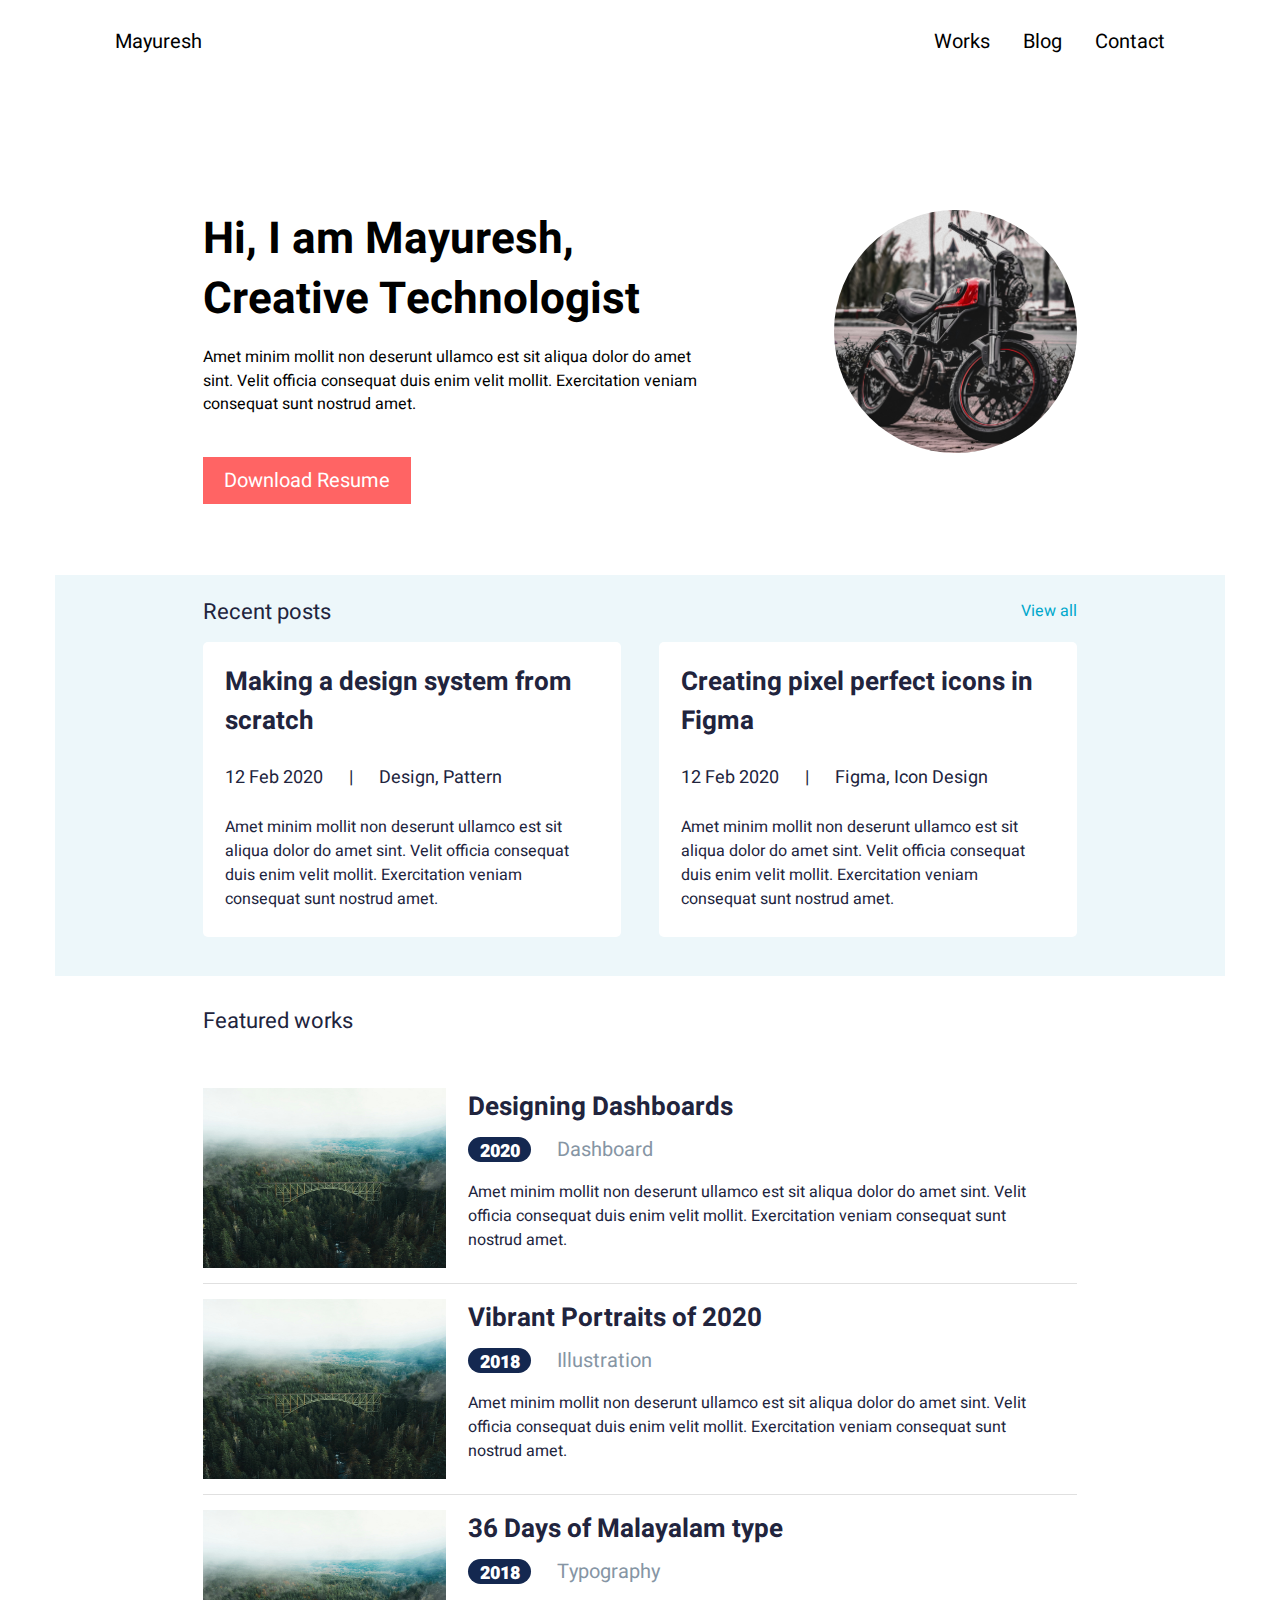
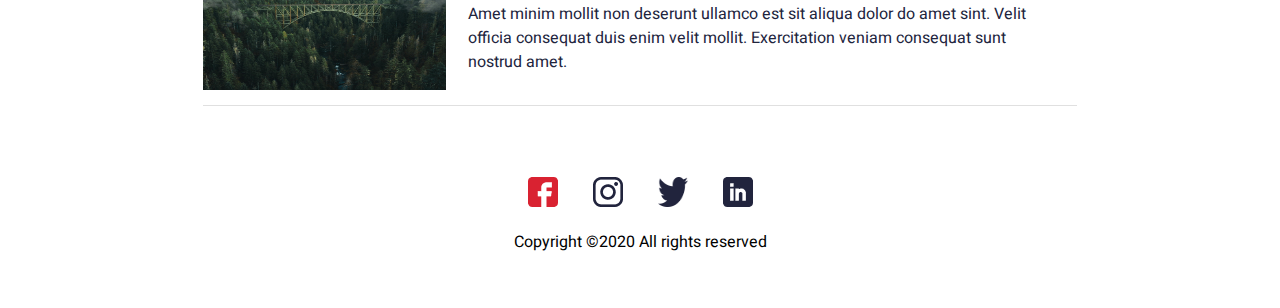
==== Assignment_2/index.html @ ab9e2143 "ASS_2" ====
<!DOCTYPE html>
<html lang="en">
  <head>
    <meta charset="UTF-8" />
    <meta name="viewport" content="width=device-width, initial-scale=1.0" />
    <link rel="preconnect" href="https://fonts.googleapis.com" />
    <link rel="preconnect" href="https://fonts.gstatic.com" crossorigin />
    <link
      href="https://fonts.googleapis.com/css2?family=DM+Sans:ital,opsz,wght@0,9..40,100..1000;1,9..40,100..1000&family=Edu+AU+VIC+WA+NT+Pre:wght@400..700&family=Heebo&family=Lato:ital,wght@0,400;0,500;0,700;0,900;1,400;1,500;1,700;1,900;&family=Open+Sans:ital@0;1&family=Sour+Gummy:ital,wght@0,100..900;1,100..900&display=swap"
      rel="stylesheet"
    />
    <link rel="stylesheet" href="./css/styles.css" />
    <title>Portfolio</title>
  </head>
  <body>
    <header>
      <nav>
        <a href="#">Mayuresh</a>
        <ul>
          <li><a href="#works">Works</a></li>
          <li><a href="#blog">Blog</a></li>
          <li><a href="#contact">Contact</a></li>
        </ul>
      </nav>
    </header>

    <section>
      <div class="container profile">
        <div class="profileInfo">
          <h1>Hi, I am Mayuresh, Creative Technologist</h1>
          <p>
            Amet minim mollit non deserunt ullamco est sit aliqua dolor do amet
            sint. Velit officia consequat duis enim velit mollit. Exercitation
            veniam consequat sunt nostrud amet.
          </p>
          <button type="submit">Download Resume</button>
        </div>
        <img
          src="./images/profile.jpg"
          width="243"
          height="243"
          class="profileImage"
          alt="Profile Photo"
        />
      </div>

      <div class="containerOverflow">
        <div class="recentPosts">
          <h3>Recent posts</h3>
          <a href="#viewAllPosts" class="viewAll">View all</a>
        </div>
        <div class="posts">
          <a href="#post1">
            <div class="singlePost">
              <h2>Making a design system from scratch</h2>
              <ul class="postType">
                <li>12 Feb 2020</li>
                <li>|</li>
                <li>Design, Pattern</li>
              </ul>
              <p>
                Amet minim mollit non deserunt ullamco est sit aliqua dolor do
                amet sint. Velit officia consequat duis enim velit mollit.
                Exercitation veniam consequat sunt nostrud amet.
              </p>
            </div>
          </a>
          <a href="#post2">
            <div class="singlePost">
              <h2>Creating pixel perfect icons in Figma</h2>
              <ul class="postType">
                <li>12 Feb 2020</li>
                <li>|</li>
                <li>Figma, Icon Design</li>
              </ul>
              <p>
                Amet minim mollit non deserunt ullamco est sit aliqua dolor do
                amet sint. Velit officia consequat duis enim velit mollit.
                Exercitation veniam consequat sunt nostrud amet.
              </p>
            </div>
          </a>
        </div>
      </div>

      <div class="container works">
        <h3>Featured works</h3>
        <div>
          <a href="#work1">
            <img src="./images/default.jpg" width="246" height="180" alt="" />
            <div class="singlePost">
              <h2>Designing Dashboards</h2>
              <ul class="workType">
                <li class="year">2020</li>
                <li>Dashboard</li>
              </ul>
              <p>
                Amet minim mollit non deserunt ullamco est sit aliqua dolor do
                amet sint. Velit officia consequat duis enim velit mollit.
                Exercitation veniam consequat sunt nostrud amet.
              </p>
            </div>
          </a>
          <a href="#work2">
            <img src="./images/default.jpg" width="246" height="180" alt="" />
            <div class="singlePost">
              <h2>Vibrant Portraits of 2020</h2>
              <ul class="workType">
                <li class="year">2018</li>
                <li>Illustration</li>
              </ul>
              <p>
                Amet minim mollit non deserunt ullamco est sit aliqua dolor do
                amet sint. Velit officia consequat duis enim velit mollit.
                Exercitation veniam consequat sunt nostrud amet.
              </p>
            </div>
          </a>
          <a href="#work3">
            <img src="./images/default.jpg" width="246" height="180" alt="" />

            <div class="singlePost">
              <h2>36 Days of Malayalam type</h2>
              <ul class="workType">
                <li class="year">2018</li>
                <li>Typography</li>
              </ul>
              <p>
                Amet minim mollit non deserunt ullamco est sit aliqua dolor do
                amet sint. Velit officia consequat duis enim velit mollit.
                Exercitation veniam consequat sunt nostrud amet.
              </p>
            </div>
          </a>
        </div>
      </div>
    </section>

    <footer>
      <ul class="footer">
        <li>
          <img
            class="socialsIcon"
            src="./images/socials/facebook.png"
            alt="Facebook"
          />
        </li>
        <li>
          <img
            class="socialsIcon"
            src="./images/socials/instagram.png"
            alt="Instagram"
          />
        </li>
        <li>
          <img
            class="socialsIcon"
            src="./images/socials/twitter.png"
            alt="Twitter"
          />
        </li>
        <li>
          <img
            class="socialsIcon"
            src="./images/socials/linkedin.png"
            alt="LinkedIn"
          />
        </li>
      </ul>
      <p>Copyright &copy;2020 All rights reserved</p>
    </footer>
  </body>
</html>
---- Assignment_2/css/styles.css ----
* {
    box-sizing: border-box;
    font-family: 'Heebo', sans-serif;
    font-weight: 400;
}

body {
    max-width : 1170px;
    margin: 27px auto 54px;
}

a {
    text-decoration: none;
    color: black;
}

ul {
    list-style: none;
    padding: 0;
    margin: 0;
}

header {
    margin-bottom: 140px;
    font-size: 20px;
    line-height: 30px;
    font-weight: 500;
    height: 43px;
}

nav, ul {
    display: flex;
    justify-content: space-between;
    margin: 0 60px;
}

header ul {
    margin-right: 0;
}

li {
    margin-left: 33px;
}

.container {
    max-width: 963px;
    margin: 0 148px 71px;
}

.profile {
    display: flex;
    justify-content: space-between;
    margin-bottom: 71px;
}

.profileInfo h1 {
    width: 500px;
    font-size: 44px;
    line-height: 60px;
    font-weight: 700;
    margin-bottom: 40px;
    margin: 0;
}

.profileInfo p {
    width: 500px;
    font-size: 16px;
    line-height: 23.5px;
    margin-bottom: 40px;
}

.profileInfo button {
    width: 208px;
    height: 47px;
    background-color: #FF6464;
    color: white;
    border: 0;
    padding: 0;
    font-size : 20px;
}

.profileImage {
    border-radius: calc(243px/2);
}


.containerOverflow {
    background-color: #EDF7FA;
    padding: 7px 148px;
    margin-bottom: 15px;
}

.recentPosts {
    display: flex;
    justify-content: space-between;
    align-items: center;
    height: 60px;
}

.recentPosts h3 {
    font-size: 22px;
    line-height: 60px;
    color: #21243D;
    margin: 0;
}

.recentPosts a {
    font-size : 16px;
    line-height: 23.5px;
    color: #00A8CC;
}


.posts {
    display: flex;
    justify-content: space-between;
}

.posts a {
    width: 418px;
    height: 295px;
    background-color: #FFFFFF;
    margin-bottom: 32px;
    border-radius: 5px;
}

.singlePost {
    margin: 0 22px;
    color: #21243D;
}

.singlePost h2 {
    height: 85px;
    font-weight: 700;
    font-size: 26px;
    line-height: 39px;
    margin-bottom: 17px;
}

.singlePost ul {
    height: 34px;
    justify-content: start;
    align-items: baseline;
    font-size: 18px;
    line-height: 26px;
    margin: 0;
}

.singlePost ul li {
    margin: 0;
    margin-right: 26px;
}

.singlePost p {
    font-size: 16px;
    line-height: 24px;
    width: 368px;
}

.works h3 {
    height: 60px;
    color: #21243D;
    font-size: 22px;
    line-height: 60px;
    margin: 0;
    margin-bottom: 22px;
}

.works div {
    display: flex;
    flex-direction: column;
}

.works div a {
    display: flex;
    padding : 15px 0 ;
    border-bottom: 1px solid #E0E0E0;
}

.works .singlePost {
    height: 180px;
    width: 594px;
}

.works .singlePost h2 {
    margin: 0;
}

.works .singlePost p {
    width: 100%;
}

.works .singlePost .workType {
    display: flex;
    align-items: center;
    height: 34px;
    color: #8695A4;
font-size: 20px;
line-height: 29px;
    margin: 0;
}

.year {
    width: 63px;
    height: 25px;
    border-radius: calc(25px/2);
    background-color: #142850;
    color: white;
    font-weight: 900;
    font-size: 18px;
    text-align: center;
}

footer .footer {
    display: flex;
    justify-content: center;
    align-items: center;
}

footer .footer li {
    margin: 0 calc(35px/2);
}

footer .footer img {
    height: 30px;
    width: 30px;
}

footer p {
    text-align: center;
}

button:hover {
    background-color: grey;
    opacity: 80%;
    color: white;
}

a:hover{
    background-color: rgba(0, 0, 255, 0.2);
    opacity: 80%;
    color: white;
}

li


@media (max-width : 768px) {

    header, nav {
        width: 100vw;
        opacity: 0;
        margin: 0;
        margin-bottom: 33px;
    }

    body, html {
        width: 100vw;
    }

    .container {
        margin: 0 auto;
    }

    .profile {
        width: 100vw;
        display: flex;
        flex-direction: column-reverse;
        align-items: center;
    }

    .profileInfo {
        width: 400px;
        margin: 34px auto 60px;
        display: flex;
        flex-direction: column;
        justify-content: center;
        align-items: center;
    }

    .profileInfo h1 {
        width: 312px;
        margin: 0 auto 21px;
        text-align: center;
    }

    .profileInfo p {
        width: 328px;
        margin: 0 auto 27px;
        text-align: center;
    }

    .containerOverflow {
        width: 100vw;
        padding:  0;
        margin: 0;
        margin-bottom: 3px;
    }
    
    .recentPosts {
        display: flex;
        justify-content: center;
        position: relative;
    }
    
    .recentPosts a {
        position: absolute;
        opacity: 0;
        z-index: 0;
    }
    
    .posts {
        display: flex;
        flex-direction: column;
    }
    
    .posts a {
        width: 354px;
        margin: 0 auto;
        margin-bottom: 17px;
    }


    .singlePost {
        width: 324px;
        margin: 0 auto;

    }

    .posts .singlePost .postType {
        margin-bottom: 19px;
    }

    .posts .singlePost p {
        margin: 0;
        width: 324px;
    }

    .works {
        width: 100vw;
        display: flex;
        flex-direction: column;
    }

    .works a {
        width: 375px;

    }

    .works div {
        display: flex;
        flex-direction: column;
        align-items: center;
        justify-content: start;
    }
    .works h3 {
        text-align:  center;
    }

    .works div a {
        display: flex;
        flex-direction: column;
        margin: 0 13px;
    }

    .works div a img {
        align-self: center;
        width: 339px;
        height: 230px;
        margin: 0;
        margin-bottom: 17px;
    }

    .works .singlePost {
        display: flex;
        flex-direction: column;
        align-items: flex-start;
        width: 344px;
        margin: 0 auto;
        margin-bottom: 17px;
    }

    .works .singlePost h2 {
        margin: 0;
        height: 30px;
        margin-bottom: 16px;
    }

    .works .singlePost .workType {
        margin: 0;
        margin-bottom: 25px;
    }

    .works .singlePost p {
        margin: 0;
        width: 344px;
    }

    footer {
        margin-top: 20px;
    }
}
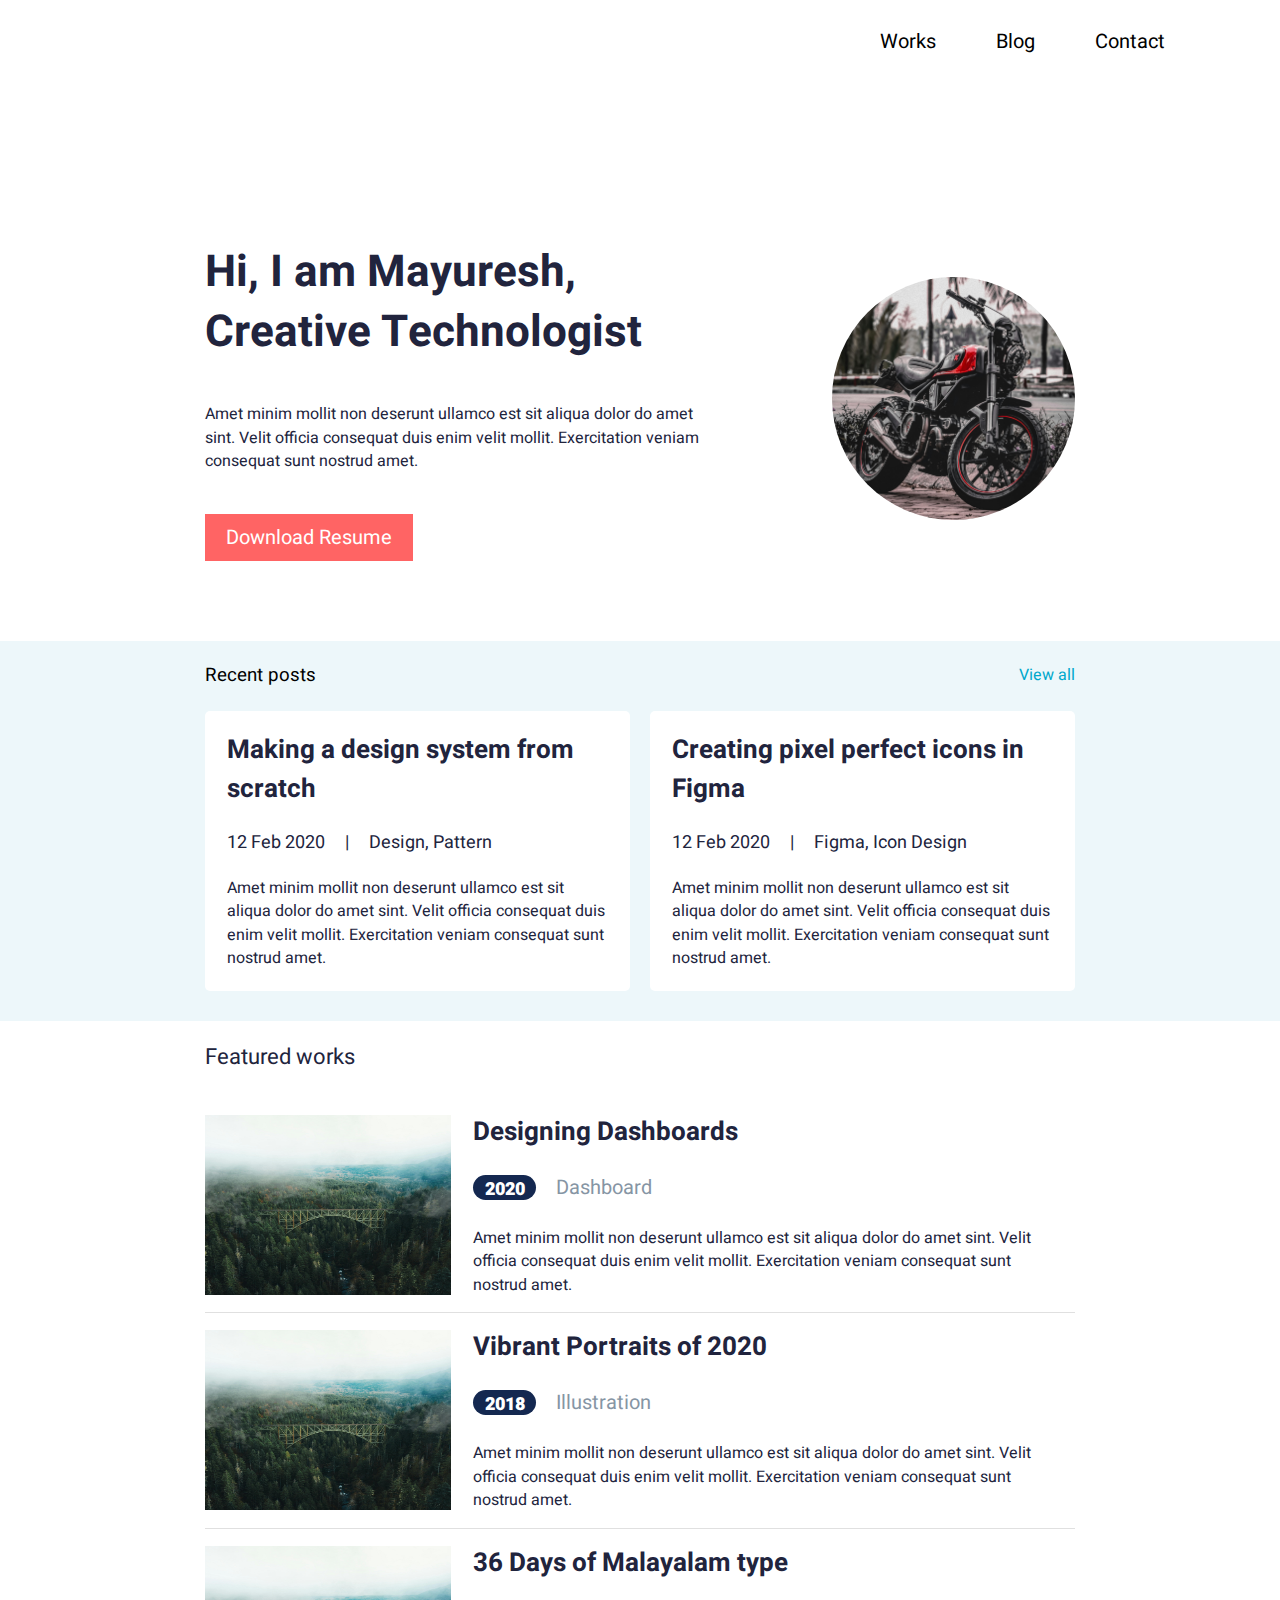
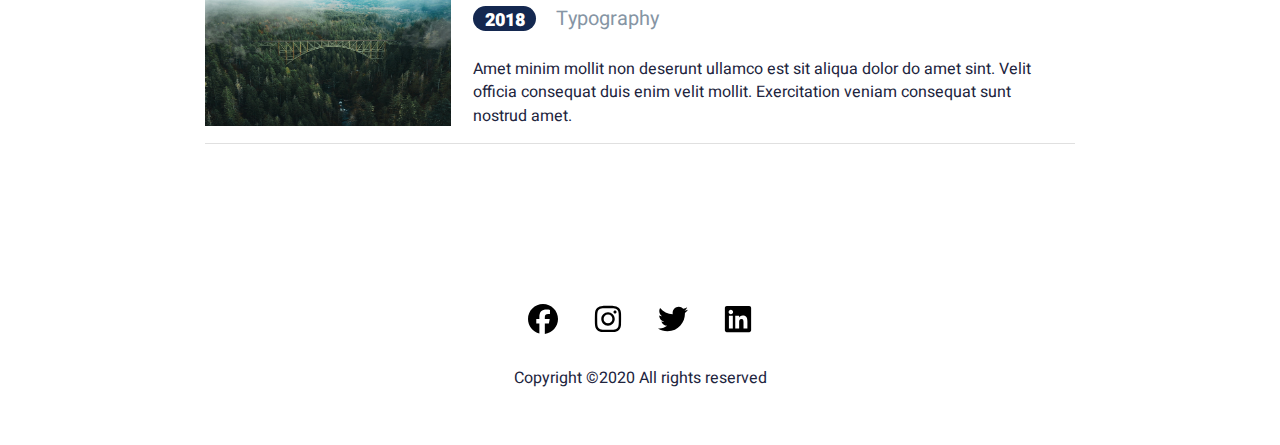
==== commit 85773425: "updates" ====
--- a/Assignment_2/index.html
+++ b/Assignment_2/index.html
@@ -6,7 +6,7 @@
     <link rel="preconnect" href="https://fonts.googleapis.com" />
     <link rel="preconnect" href="https://fonts.gstatic.com" crossorigin />
     <link
-      href="https://fonts.googleapis.com/css2?family=DM+Sans:ital,opsz,wght@0,9..40,100..1000;1,9..40,100..1000&family=Edu+AU+VIC+WA+NT+Pre:wght@400..700&family=Heebo&family=Lato:ital,wght@0,400;0,500;0,700;0,900;1,400;1,500;1,700;1,900;&family=Open+Sans:ital@0;1&family=Sour+Gummy:ital,wght@0,100..900;1,100..900&display=swap"
+      href="https://fonts.googleapis.com/css2?family=DM+Sans:ital,opsz,wght@0,9..40,100..1000;1,9..40,100..1000&family=Edu+AU+VIC+WA+NT+Pre:wght@400..700&family=Heebo&family=Lato:ital,wght@0,100;0,300;0,400;0,700;0,900;1,100;1,300;1,400;1,700;1,900&family=Open+Sans:ital@0;1&family=Sour+Gummy:ital,wght@0,100..900;1,100..900&display=swap"
       rel="stylesheet"
     />
     <link rel="stylesheet" href="./css/styles.css" />
@@ -14,72 +14,74 @@
   </head>
   <body>
     <header>
-      <nav>
-        <a href="#">Mayuresh</a>
-        <ul>
-          <li><a href="#works">Works</a></li>
-          <li><a href="#blog">Blog</a></li>
-          <li><a href="#contact">Contact</a></li>
-        </ul>
-      </nav>
+      <a href="#"></a>
+      <ul class="navMenu">
+        <li><a href="#works">Works</a></li>
+        <li><a href="#blog">Blog</a></li>
+        <li><a href="#contact">Contact</a></li>
+      </ul>
     </header>
 
     <section>
       <div class="container profile">
         <div class="profileInfo">
           <h1>Hi, I am Mayuresh, Creative Technologist</h1>
-          <p>
-            Amet minim mollit non deserunt ullamco est sit aliqua dolor do amet
-            sint. Velit officia consequat duis enim velit mollit. Exercitation
-            veniam consequat sunt nostrud amet.
-          </p>
+          <div>
+            <p>
+              Amet minim mollit non deserunt ullamco est sit aliqua dolor do
+              amet sint. Velit officia consequat duis enim velit mollit.
+              Exercitation veniam consequat sunt nostrud amet.
+            </p>
+          </div>
           <button type="submit">Download Resume</button>
         </div>
-        <img
-          src="./images/profile.jpg"
-          width="243"
-          height="243"
-          class="profileImage"
-          alt="Profile Photo"
-        />
+        <div class="profileImage">
+          <img src="./images/profile.jpg" alt="Profile Photo" />
+        </div>
       </div>
 
-      <div class="containerOverflow">
-        <div class="recentPosts">
-          <h3>Recent posts</h3>
-          <a href="#viewAllPosts" class="viewAll">View all</a>
-        </div>
-        <div class="posts">
-          <a href="#post1">
-            <div class="singlePost">
-              <h2>Making a design system from scratch</h2>
-              <ul class="postType">
-                <li>12 Feb 2020</li>
-                <li>|</li>
-                <li>Design, Pattern</li>
-              </ul>
-              <p>
-                Amet minim mollit non deserunt ullamco est sit aliqua dolor do
-                amet sint. Velit officia consequat duis enim velit mollit.
-                Exercitation veniam consequat sunt nostrud amet.
-              </p>
-            </div>
-          </a>
-          <a href="#post2">
-            <div class="singlePost">
-              <h2>Creating pixel perfect icons in Figma</h2>
-              <ul class="postType">
-                <li>12 Feb 2020</li>
-                <li>|</li>
-                <li>Figma, Icon Design</li>
-              </ul>
-              <p>
-                Amet minim mollit non deserunt ullamco est sit aliqua dolor do
-                amet sint. Velit officia consequat duis enim velit mollit.
-                Exercitation veniam consequat sunt nostrud amet.
-              </p>
-            </div>
-          </a>
+      <div class="postBackground">
+        <div class="container recentPosts">
+          <div class="postsTitle">
+            <h3>Recent posts</h3>
+            <a href="#viewAllPosts" class="viewAll">View all</a>
+          </div>
+          <div class="posts">
+            <a href="#post1">
+              <div class="singlePost">
+                <h2>Making a design system from scratch</h2>
+                <div class="postsInfo">
+                  <span>12 Feb 2020</span>
+                  <span>|</span>
+                  <span>Design, Pattern</span>
+                </div>
+                <div>
+                  <p>
+                    Amet minim mollit non deserunt ullamco est sit aliqua dolor
+                    do amet sint. Velit officia consequat duis enim velit
+                    mollit. Exercitation veniam consequat sunt nostrud amet.
+                  </p>
+                </div>
+              </div>
+            </a>
+            <a href="#post2">
+              <div class="singlePost">
+                <h2>Creating pixel perfect icons in Figma</h2>
+                <div class="postsInfo">
+                  <span>12 Feb 2020</span>
+                  <span>|</span>
+                  <span>Figma, Icon Design</span>
+                </div>
+                <div>
+                  <p>
+                    Amet minim mollit non deserunt ullamco est sit aliqua dolor
+                    do amet sint. Velit officia consequat duis enim velit
+                    mollit. Exercitation veniam consequat sunt nostrud amet.
+                  </p>
+                </div>
+              </div>
+            </a>
+          </div>
         </div>
       </div>
 
@@ -87,49 +89,61 @@
         <h3>Featured works</h3>
         <div>
           <a href="#work1">
-            <img src="./images/default.jpg" width="246" height="180" alt="" />
+            <div>
+              <img src="./images/default.jpg" width="246" height="180" alt="" />
+            </div>
             <div class="singlePost">
               <h2>Designing Dashboards</h2>
               <ul class="workType">
                 <li class="year">2020</li>
                 <li>Dashboard</li>
               </ul>
-              <p>
-                Amet minim mollit non deserunt ullamco est sit aliqua dolor do
-                amet sint. Velit officia consequat duis enim velit mollit.
-                Exercitation veniam consequat sunt nostrud amet.
-              </p>
+              <div>
+                <p>
+                  Amet minim mollit non deserunt ullamco est sit aliqua dolor do
+                  amet sint. Velit officia consequat duis enim velit mollit.
+                  Exercitation veniam consequat sunt nostrud amet.
+                </p>
+              </div>
             </div>
           </a>
+
           <a href="#work2">
-            <img src="./images/default.jpg" width="246" height="180" alt="" />
+            <div>
+              <img src="./images/default.jpg" width="246" height="180" alt="" />
+            </div>
             <div class="singlePost">
               <h2>Vibrant Portraits of 2020</h2>
               <ul class="workType">
                 <li class="year">2018</li>
                 <li>Illustration</li>
               </ul>
-              <p>
-                Amet minim mollit non deserunt ullamco est sit aliqua dolor do
-                amet sint. Velit officia consequat duis enim velit mollit.
-                Exercitation veniam consequat sunt nostrud amet.
-              </p>
+              <div>
+                <p>
+                  Amet minim mollit non deserunt ullamco est sit aliqua dolor do
+                  amet sint. Velit officia consequat duis enim velit mollit.
+                  Exercitation veniam consequat sunt nostrud amet.
+                </p>
+              </div>
             </div>
           </a>
           <a href="#work3">
-            <img src="./images/default.jpg" width="246" height="180" alt="" />
-
+            <div>
+              <img src="./images/default.jpg" width="246" height="180" alt="" />
+            </div>
             <div class="singlePost">
               <h2>36 Days of Malayalam type</h2>
               <ul class="workType">
                 <li class="year">2018</li>
                 <li>Typography</li>
               </ul>
-              <p>
-                Amet minim mollit non deserunt ullamco est sit aliqua dolor do
-                amet sint. Velit officia consequat duis enim velit mollit.
-                Exercitation veniam consequat sunt nostrud amet.
-              </p>
+              <div>
+                <p>
+                  Amet minim mollit non deserunt ullamco est sit aliqua dolor do
+                  amet sint. Velit officia consequat duis enim velit mollit.
+                  Exercitation veniam consequat sunt nostrud amet.
+                </p>
+              </div>
             </div>
           </a>
         </div>
@@ -141,28 +155,28 @@
         <li>
           <img
             class="socialsIcon"
-            src="./images/socials/facebook.png"
+            src="./images/socials/facebook-brands-solid.svg"
             alt="Facebook"
           />
         </li>
         <li>
           <img
             class="socialsIcon"
-            src="./images/socials/instagram.png"
+            src="./images/socials/instagram-brands-solid.svg"
             alt="Instagram"
           />
         </li>
         <li>
           <img
             class="socialsIcon"
-            src="./images/socials/twitter.png"
+            src="./images/socials/twitter-brands-solid.svg"
             alt="Twitter"
           />
         </li>
         <li>
           <img
             class="socialsIcon"
-            src="./images/socials/linkedin.png"
+            src="./images/socials/linkedin-brands-solid.svg"
             alt="LinkedIn"
           />
         </li>
--- a/Assignment_2/css/styles.css
+++ b/Assignment_2/css/styles.css
@@ -1,203 +1,201 @@
-* {
-    box-sizing: border-box;
-    font-family: 'Heebo', sans-serif;
-    font-weight: 400;
-}
-
+*,
 body {
-    max-width : 1170px;
-    margin: 27px auto 54px;
+  box-sizing: border-box;
+  font-family: "Heebo", sans-serif;
+  font-weight: 400;
+  padding: 0;
+  margin: 0;
 }
 
 a {
-    text-decoration: none;
-    color: black;
+  text-decoration: none;
+  color: black;
 }
 
 ul {
-    list-style: none;
-    padding: 0;
-    margin: 0;
+  list-style: none;
+  display: flex;
+  justify-content: center;
+  padding: 0;
+  margin: 0;
+}
+
+.container {
+  max-width: 1170px;
+  margin: 0 auto;
+  padding: 0 150px;
 }
 
 header {
-    margin-bottom: 140px;
-    font-size: 20px;
-    line-height: 30px;
-    font-weight: 500;
-    height: 43px;
-}
-
-nav, ul {
-    display: flex;
-    justify-content: space-between;
-    margin: 0 60px;
-}
-
-header ul {
-    margin-right: 0;
-}
-
-li {
-    margin-left: 33px;
-}
-
-.container {
-    max-width: 963px;
-    margin: 0 148px 71px;
+  max-width: 1170px;
+  margin: 0 auto;
+  padding: 27px 30px;
+  display: flex;
+  justify-content: space-between;
+  align-items: center;
+  font-size: 20px;
+  font-weight: 500;
+}
+
+header a,
+.navMenu li {
+  margin: 0 15px;
+}
+
+p {
+  font-size: 16px;
+  line-height: 23.5px;
+  color: #21243d;
+}
+
+section {
+  margin-top: 140px;
+  margin-bottom: 135px;
 }
 
 .profile {
-    display: flex;
-    justify-content: space-between;
-    margin-bottom: 71px;
+  display: flex;
+  justify-content: space-between;
+  align-items: center;
+  padding-bottom: 80px;
+  padding-top: 20px;
+}
+
+.profileInfo {
+  width: 500px;
+  /* margin-left: 150px; */
 }
 
 .profileInfo h1 {
-    width: 500px;
-    font-size: 44px;
-    line-height: 60px;
-    font-weight: 700;
-    margin-bottom: 40px;
-    margin: 0;
-}
-
-.profileInfo p {
-    width: 500px;
-    font-size: 16px;
-    line-height: 23.5px;
-    margin-bottom: 40px;
+  font-size: 44px;
+  font-weight: 700;
+  line-height: 60px;
+  margin-bottom: 40px;
+  color: #21243d;
+}
+
+.profileInfo div {
+  margin-bottom: 40px;
 }
 
 .profileInfo button {
-    width: 208px;
-    height: 47px;
-    background-color: #FF6464;
-    color: white;
-    border: 0;
-    padding: 0;
-    font-size : 20px;
-}
-
-.profileImage {
-    border-radius: calc(243px/2);
-}
-
-
-.containerOverflow {
-    background-color: #EDF7FA;
-    padding: 7px 148px;
-    margin-bottom: 15px;
+  width: 208px;
+  height: 47px;
+  background-color: #ff6464;
+  color: white;
+  border: 0;
+  padding: 0;
+  font-size: 20px;
+}
+
+.profileImage img {
+  width: 243px;
+  height: 243px;
+  border-radius: calc(243px / 2);
+  /* margin-right: 150px; */
+}
+
+.postBackground {
+  background-color: #edf7fa;
+  width: 100vw;
+  margin: 0;
 }
 
 .recentPosts {
-    display: flex;
-    justify-content: space-between;
-    align-items: center;
-    height: 60px;
-}
-
-.recentPosts h3 {
-    font-size: 22px;
-    line-height: 60px;
-    color: #21243D;
-    margin: 0;
-}
-
-.recentPosts a {
-    font-size : 16px;
-    line-height: 23.5px;
-    color: #00A8CC;
-}
-
+  padding-bottom: 30px;
+  padding-top: 20px;
+}
+
+.postsTitle {
+  display: flex;
+  justify-content: space-between;
+  align-items: center;
+  padding: 0 0 22px;
+}
+
+.postsTitle a {
+  color: #00a8cc;
+}
+
+.postTitle h3 {
+  color: #21243d;
+  font-size: 22px;
+  line-height: 60px;
+}
 
 .posts {
-    display: flex;
-    justify-content: space-between;
+  display: flex;
+  justify-content: space-between;
+  gap: 20px;
+  color: #21243d;
 }
 
 .posts a {
-    width: 418px;
-    height: 295px;
-    background-color: #FFFFFF;
-    margin-bottom: 32px;
-    border-radius: 5px;
+  background-color: #ffffff;
+  border-radius: 5px;
+  padding: 20px 0;
 }
 
 .singlePost {
-    margin: 0 22px;
-    color: #21243D;
+  margin: 0 22px;
 }
 
 .singlePost h2 {
-    height: 85px;
-    font-weight: 700;
-    font-size: 26px;
-    line-height: 39px;
-    margin-bottom: 17px;
-}
-
-.singlePost ul {
-    height: 34px;
-    justify-content: start;
-    align-items: baseline;
-    font-size: 18px;
-    line-height: 26px;
-    margin: 0;
-}
-
-.singlePost ul li {
-    margin: 0;
-    margin-right: 26px;
-}
-
-.singlePost p {
-    font-size: 16px;
-    line-height: 24px;
-    width: 368px;
+  font-weight: 700;
+  font-size: 26px;
+  line-height: 39px;
+  color: #21243d;
+  margin-bottom: 21px;
+}
+
+.singlePost .postsInfo {
+  display: flex;
+  align-items: center;
+  font-size: 18px;
+  line-height: 26px;
+  gap: 20px;
+  margin-bottom: 21px;
+  color: #21243d;
+}
+
+.works {
+  padding-bottom: 25px;
+  padding-top: 20px;
 }
 
 .works h3 {
-    height: 60px;
-    color: #21243D;
-    font-size: 22px;
-    line-height: 60px;
-    margin: 0;
-    margin-bottom: 22px;
+  color: #21243d;
+  font-size: 22px;
+  margin: 0;
+  margin-bottom: 25px;
 }
 
 .works div {
-    display: flex;
-    flex-direction: column;
+  display: flex;
+  flex-direction: column;
 }
 
 .works div a {
-    display: flex;
-    padding : 15px 0 ;
-    border-bottom: 1px solid #E0E0E0;
+  display: flex;
+  align-items: center;
+  padding: 15px 0;
+  border-bottom: 1px solid #e0e0e0;
 }
 
 .works .singlePost {
-    height: 180px;
-    width: 594px;
-}
-
-.works .singlePost h2 {
-    margin: 0;
-}
-
-.works .singlePost p {
-    width: 100%;
+  width: 594px;
 }
 
 .works .singlePost .workType {
-    display: flex;
-    align-items: center;
-    height: 34px;
-    color: #8695A4;
-font-size: 20px;
-line-height: 29px;
-    margin: 0;
+  display: flex;
+  justify-content: start;
+  align-items: center;
+  gap: 20px;
+  color: #8695a4;
+  font-size: 20px;
+  line-height: 29px;
+  margin: 0;
+  margin-bottom: 25px;
 }
 
 .year {
@@ -215,6 +213,7 @@
     display: flex;
     justify-content: center;
     align-items: center;
+    margin-bottom: 26px ;
 }
 
 footer .footer li {
@@ -228,6 +227,7 @@
 
 footer p {
     text-align: center;
+    padding-bottom: 54px;
 }
 
 button:hover {
@@ -242,10 +242,8 @@
     color: white;
 }
 
-li
-
-
-@media (max-width : 768px) {
+
+@media (max-width : 768px){
 
     header, nav {
         width: 100vw;
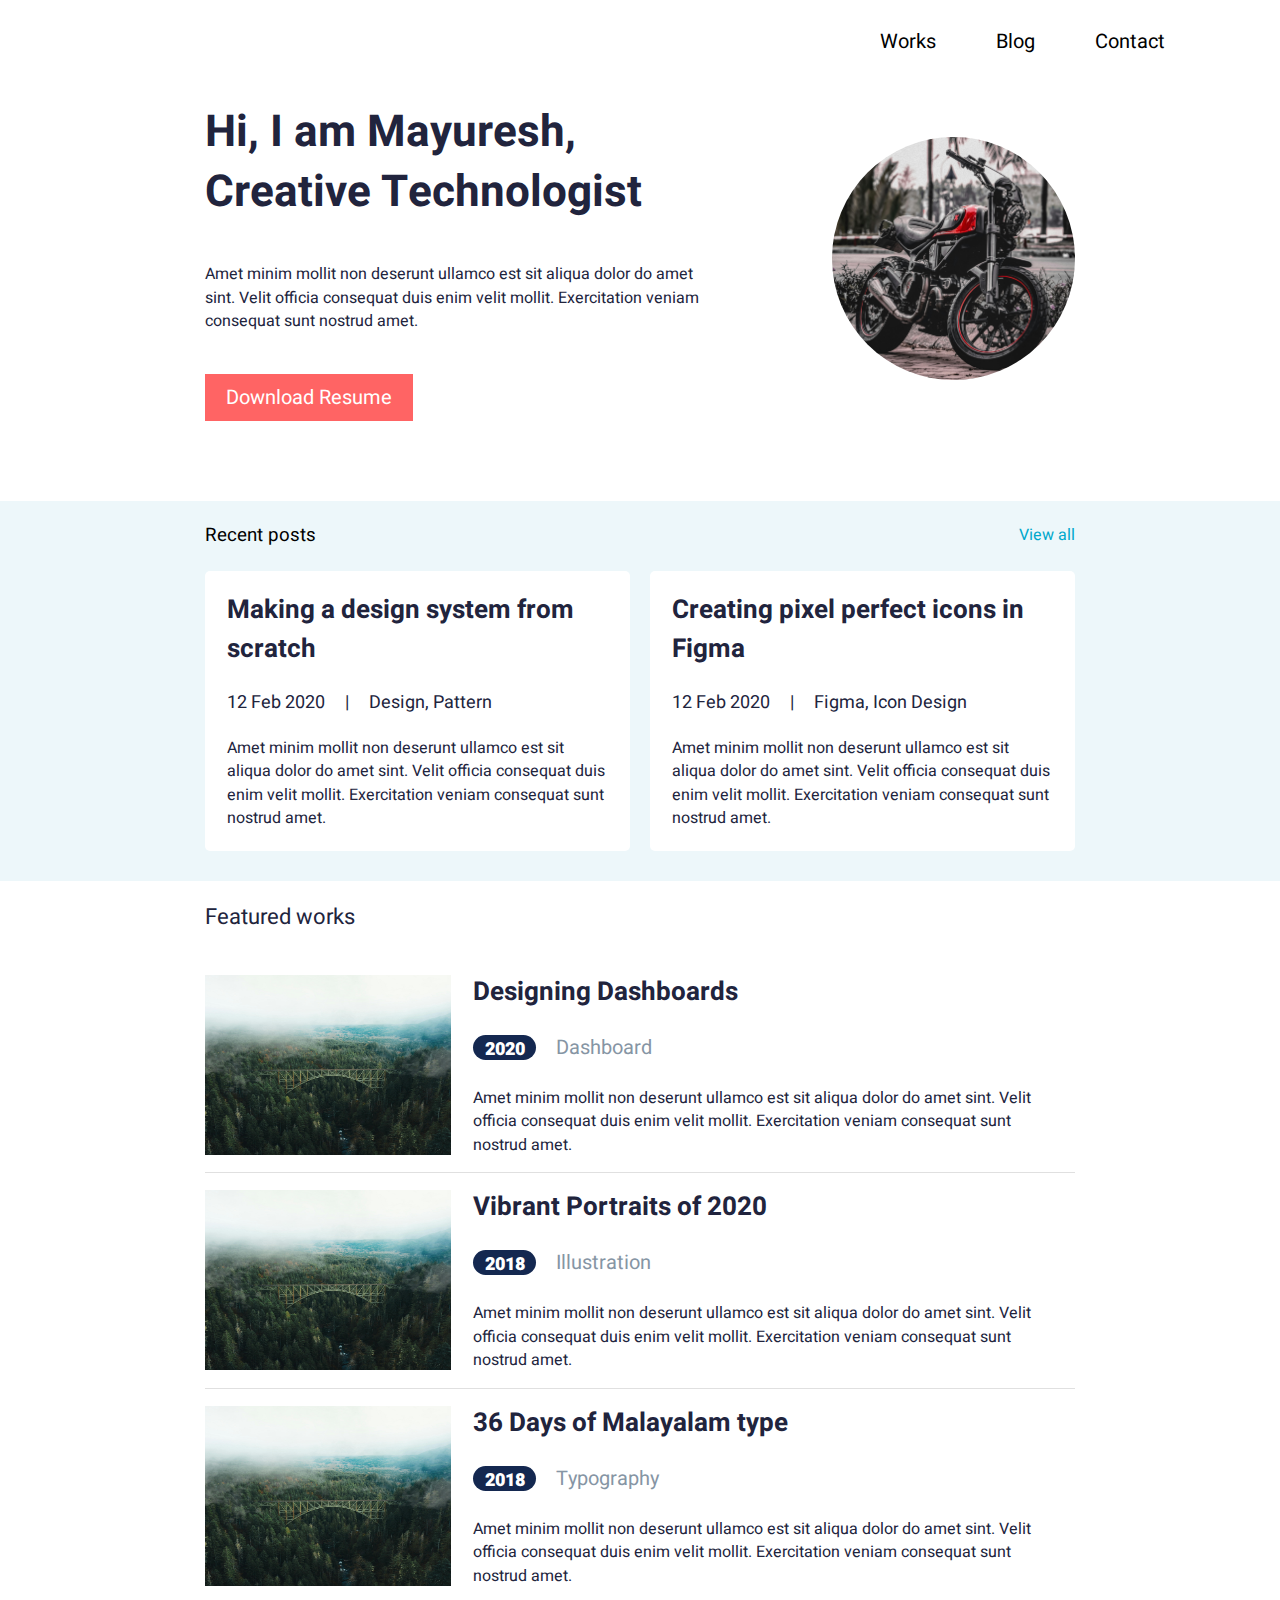
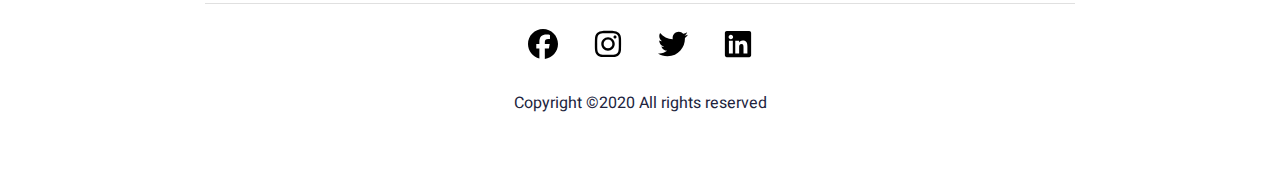
==== commit 2a7fdd68: "updates" ====
--- a/Assignment_2/index.html
+++ b/Assignment_2/index.html
@@ -22,82 +22,38 @@
       </ul>
     </header>
 
-    <section>
-      <div class="container profile">
-        <div class="profileInfo">
-          <h1>Hi, I am Mayuresh, Creative Technologist</h1>
-          <div>
-            <p>
-              Amet minim mollit non deserunt ullamco est sit aliqua dolor do
-              amet sint. Velit officia consequat duis enim velit mollit.
-              Exercitation veniam consequat sunt nostrud amet.
-            </p>
-          </div>
-          <button type="submit">Download Resume</button>
+    <div class="container profile">
+      <div class="profileInfo">
+        <h1>Hi, I am Mayuresh, Creative Technologist</h1>
+        <div>
+          <p>
+            Amet minim mollit non deserunt ullamco est sit aliqua dolor do amet
+            sint. Velit officia consequat duis enim velit mollit. Exercitation
+            veniam consequat sunt nostrud amet.
+          </p>
         </div>
-        <div class="profileImage">
-          <img src="./images/profile.jpg" alt="Profile Photo" />
+        <button type="submit">Download Resume</button>
+      </div>
+      <div class="profileImage">
+        <img src="./images/profile.jpg" alt="Profile Photo" />
+      </div>
+    </div>
+
+    <div class="postBackground">
+      <div class="container recentPosts">
+        <div class="postsTitle">
+          <h3>Recent posts</h3>
+          <a href="#viewAllPosts" class="viewAll">View all</a>
         </div>
-      </div>
-
-      <div class="postBackground">
-        <div class="container recentPosts">
-          <div class="postsTitle">
-            <h3>Recent posts</h3>
-            <a href="#viewAllPosts" class="viewAll">View all</a>
-          </div>
-          <div class="posts">
-            <a href="#post1">
-              <div class="singlePost">
-                <h2>Making a design system from scratch</h2>
-                <div class="postsInfo">
-                  <span>12 Feb 2020</span>
-                  <span>|</span>
-                  <span>Design, Pattern</span>
-                </div>
-                <div>
-                  <p>
-                    Amet minim mollit non deserunt ullamco est sit aliqua dolor
-                    do amet sint. Velit officia consequat duis enim velit
-                    mollit. Exercitation veniam consequat sunt nostrud amet.
-                  </p>
-                </div>
+        <div class="posts">
+          <a href="#post1">
+            <div class="singlePost">
+              <h2>Making a design system from scratch</h2>
+              <div class="postsInfo">
+                <span>12 Feb 2020</span>
+                <span>|</span>
+                <span>Design, Pattern</span>
               </div>
-            </a>
-            <a href="#post2">
-              <div class="singlePost">
-                <h2>Creating pixel perfect icons in Figma</h2>
-                <div class="postsInfo">
-                  <span>12 Feb 2020</span>
-                  <span>|</span>
-                  <span>Figma, Icon Design</span>
-                </div>
-                <div>
-                  <p>
-                    Amet minim mollit non deserunt ullamco est sit aliqua dolor
-                    do amet sint. Velit officia consequat duis enim velit
-                    mollit. Exercitation veniam consequat sunt nostrud amet.
-                  </p>
-                </div>
-              </div>
-            </a>
-          </div>
-        </div>
-      </div>
-
-      <div class="container works">
-        <h3>Featured works</h3>
-        <div>
-          <a href="#work1">
-            <div>
-              <img src="./images/default.jpg" width="246" height="180" alt="" />
-            </div>
-            <div class="singlePost">
-              <h2>Designing Dashboards</h2>
-              <ul class="workType">
-                <li class="year">2020</li>
-                <li>Dashboard</li>
-              </ul>
               <div>
                 <p>
                   Amet minim mollit non deserunt ullamco est sit aliqua dolor do
@@ -107,36 +63,14 @@
               </div>
             </div>
           </a>
-
-          <a href="#work2">
-            <div>
-              <img src="./images/default.jpg" width="246" height="180" alt="" />
-            </div>
+          <a href="#post2">
             <div class="singlePost">
-              <h2>Vibrant Portraits of 2020</h2>
-              <ul class="workType">
-                <li class="year">2018</li>
-                <li>Illustration</li>
-              </ul>
-              <div>
-                <p>
-                  Amet minim mollit non deserunt ullamco est sit aliqua dolor do
-                  amet sint. Velit officia consequat duis enim velit mollit.
-                  Exercitation veniam consequat sunt nostrud amet.
-                </p>
+              <h2>Creating pixel perfect icons in Figma</h2>
+              <div class="postsInfo">
+                <span>12 Feb 2020</span>
+                <span>|</span>
+                <span>Figma, Icon Design</span>
               </div>
-            </div>
-          </a>
-          <a href="#work3">
-            <div>
-              <img src="./images/default.jpg" width="246" height="180" alt="" />
-            </div>
-            <div class="singlePost">
-              <h2>36 Days of Malayalam type</h2>
-              <ul class="workType">
-                <li class="year">2018</li>
-                <li>Typography</li>
-              </ul>
               <div>
                 <p>
                   Amet minim mollit non deserunt ullamco est sit aliqua dolor do
@@ -148,7 +82,71 @@
           </a>
         </div>
       </div>
-    </section>
+    </div>
+
+    <div class="container works">
+      <h3>Featured works</h3>
+      <div>
+        <a href="#work1">
+          <div>
+            <img src="./images/default.jpg" width="246" height="180" alt="" />
+          </div>
+          <div class="singlePost">
+            <h2>Designing Dashboards</h2>
+            <ul class="workType">
+              <li class="year">2020</li>
+              <li>Dashboard</li>
+            </ul>
+            <div>
+              <p>
+                Amet minim mollit non deserunt ullamco est sit aliqua dolor do
+                amet sint. Velit officia consequat duis enim velit mollit.
+                Exercitation veniam consequat sunt nostrud amet.
+              </p>
+            </div>
+          </div>
+        </a>
+
+        <a href="#work2">
+          <div>
+            <img src="./images/default.jpg" width="246" height="180" alt="" />
+          </div>
+          <div class="singlePost">
+            <h2>Vibrant Portraits of 2020</h2>
+            <ul class="workType">
+              <li class="year">2018</li>
+              <li>Illustration</li>
+            </ul>
+            <div>
+              <p>
+                Amet minim mollit non deserunt ullamco est sit aliqua dolor do
+                amet sint. Velit officia consequat duis enim velit mollit.
+                Exercitation veniam consequat sunt nostrud amet.
+              </p>
+            </div>
+          </div>
+        </a>
+        <a href="#work3">
+          <div>
+            <img src="./images/default.jpg" width="246" height="180" alt="" />
+          </div>
+          <div class="singlePost">
+            <h2>36 Days of Malayalam type</h2>
+            <ul class="workType">
+              <li class="year">2018</li>
+              <li>Typography</li>
+            </ul>
+            <div>
+              <p>
+                Amet minim mollit non deserunt ullamco est sit aliqua dolor do
+                amet sint. Velit officia consequat duis enim velit mollit.
+                Exercitation veniam consequat sunt nostrud amet.
+              </p>
+            </div>
+          </div>
+        </a>
+      </div>
+    </div>
 
     <footer>
       <ul class="footer">
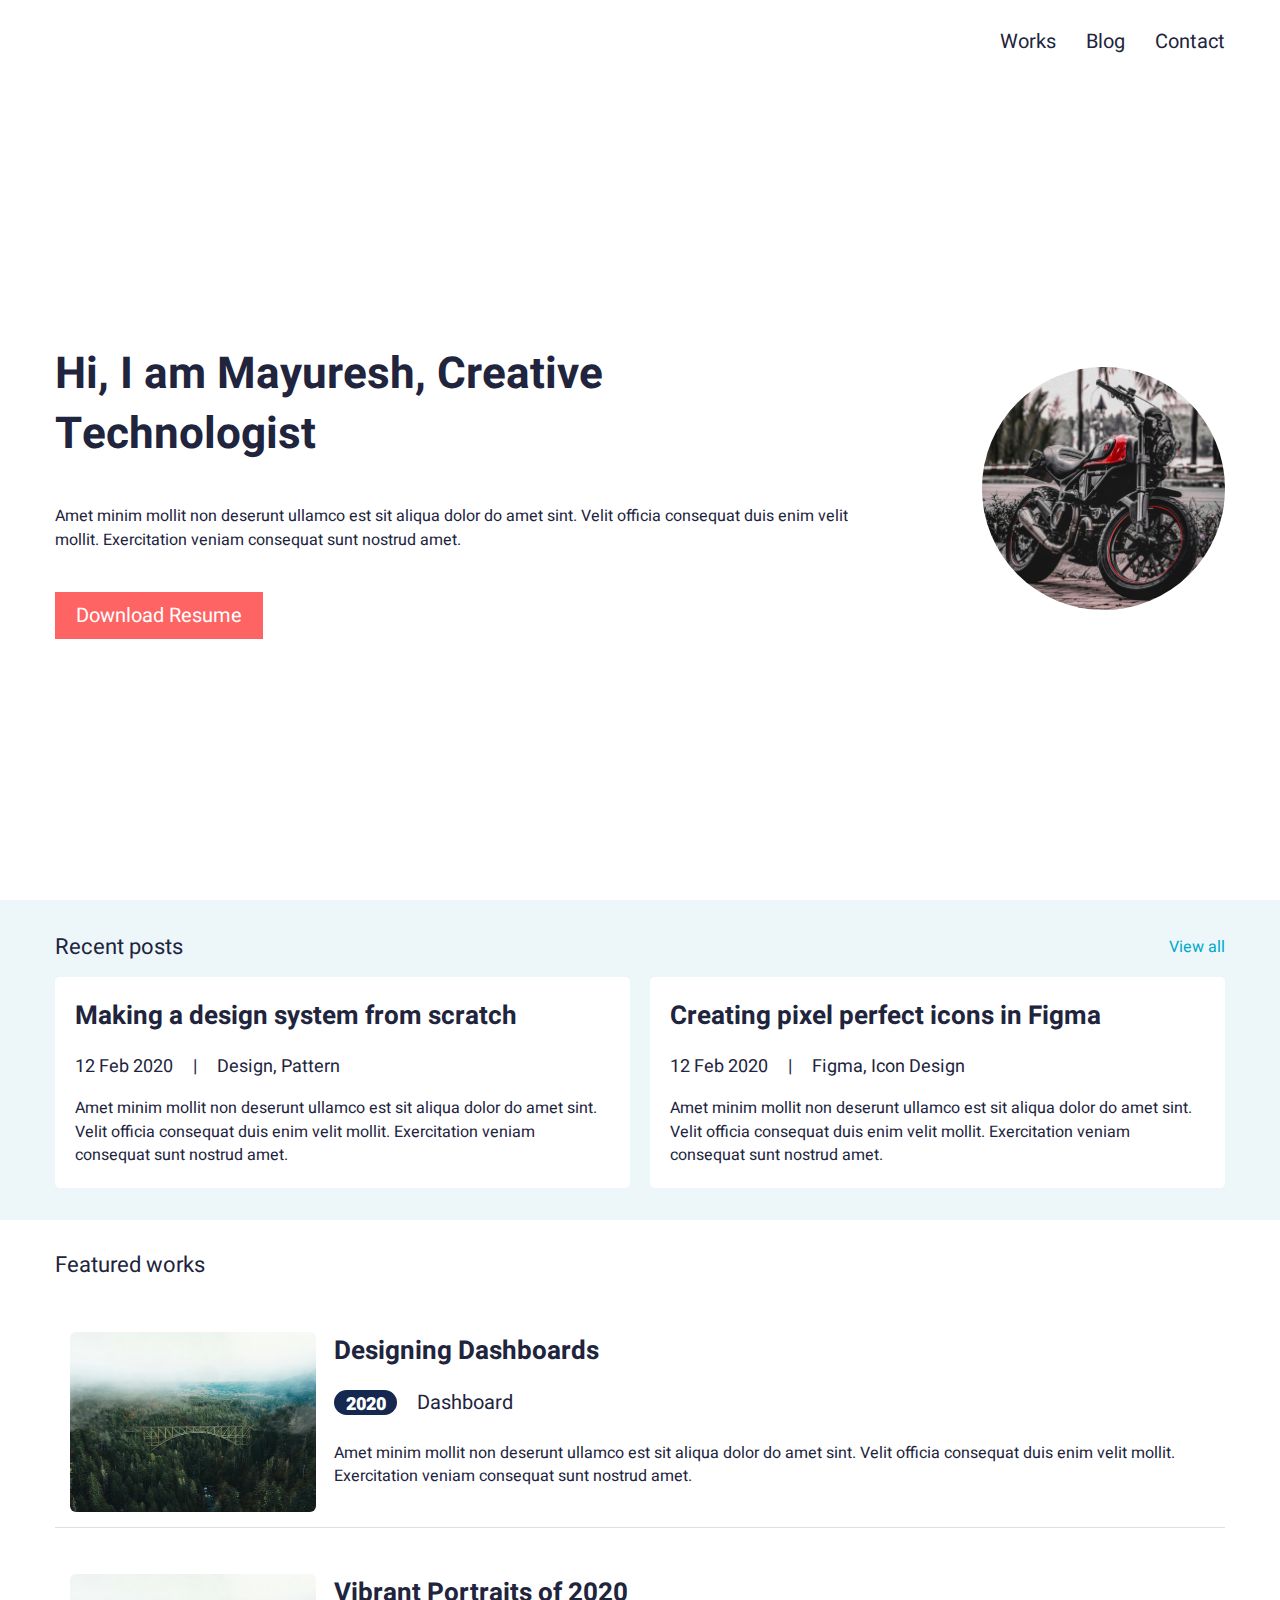
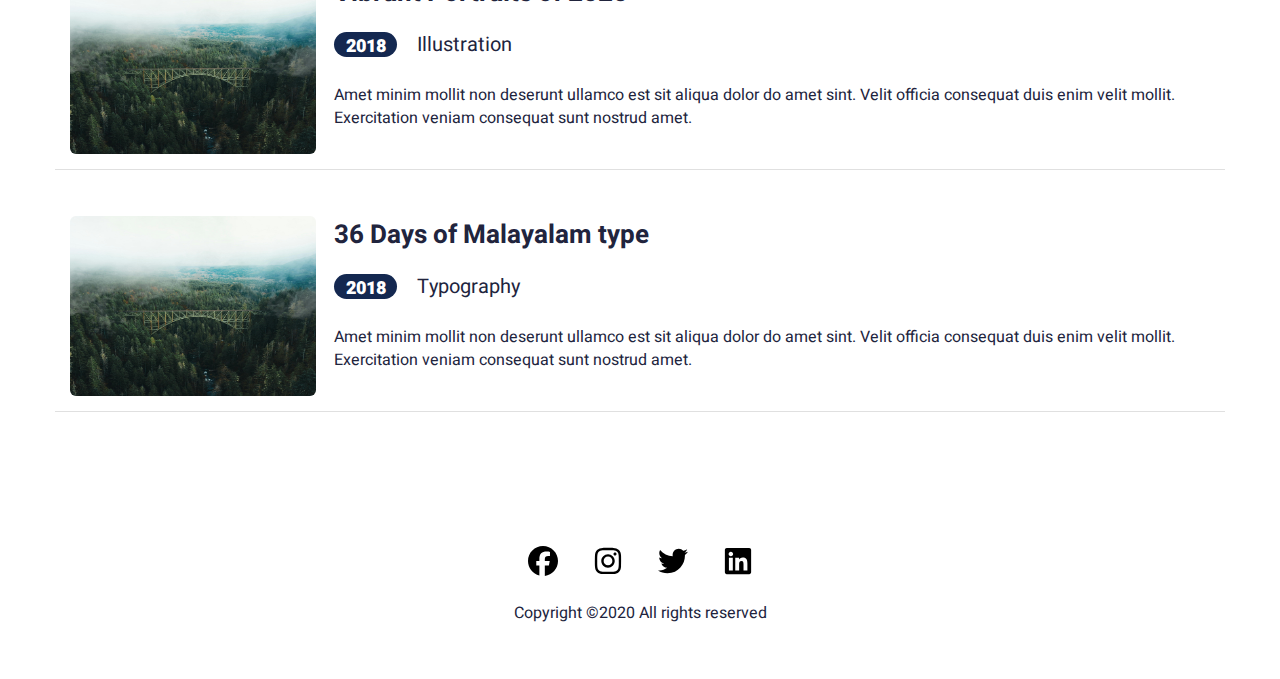
==== commit 16a5984d: "Assignment 2 changes in responsive design" ====
--- a/Assignment_2/index.html
+++ b/Assignment_2/index.html
@@ -14,46 +14,97 @@
   </head>
   <body>
     <header>
-      <a href="#"></a>
-      <ul class="navMenu">
-        <li><a href="#works">Works</a></li>
-        <li><a href="#blog">Blog</a></li>
-        <li><a href="#contact">Contact</a></li>
-      </ul>
+      <div class="container">
+        <nav>
+          <ul class="navMenu">
+            <li><a href="#works">Works</a></li>
+            <li><a href="#blog">Blog</a></li>
+            <li><a href="#contact">Contact</a></li>
+          </ul>
+        </nav>
+      </div>
     </header>
 
-    <div class="container profile">
-      <div class="profileInfo">
-        <h1>Hi, I am Mayuresh, Creative Technologist</h1>
-        <div>
-          <p>
-            Amet minim mollit non deserunt ullamco est sit aliqua dolor do amet
-            sint. Velit officia consequat duis enim velit mollit. Exercitation
-            veniam consequat sunt nostrud amet.
-          </p>
-        </div>
-        <button type="submit">Download Resume</button>
-      </div>
-      <div class="profileImage">
-        <img src="./images/profile.jpg" alt="Profile Photo" />
+    <div class="container">
+      <div class="profile">
+        <div class="profileInfo">
+          <h1>Hi, I am Mayuresh, Creative Technologist</h1>
+          <div>
+            <p>
+              Amet minim mollit non deserunt ullamco est sit aliqua dolor do
+              amet sint. Velit officia consequat duis enim velit mollit.
+              Exercitation veniam consequat sunt nostrud amet.
+            </p>
+          </div>
+          <button type="submit">Download Resume</button>
+        </div>
+        <div class="profileImage">
+          <img src="./images/profile.jpg" alt="Profile Photo" />
+        </div>
       </div>
     </div>
 
     <div class="postBackground">
-      <div class="container recentPosts">
-        <div class="postsTitle">
-          <h3>Recent posts</h3>
-          <a href="#viewAllPosts" class="viewAll">View all</a>
-        </div>
-        <div class="posts">
-          <a href="#post1">
+      <div class="container">
+        <div class="recentPosts">
+          <div class="postsHeader">
+            <h3>Recent posts</h3>
+            <a href="#viewAllPosts" class="viewAll">View all</a>
+          </div>
+          <div class="posts">
+            <a href="#post1">
+              <div class="singlePost">
+                <h2>Making a design system from scratch</h2>
+                <div class="postsInfo">
+                  <span>12 Feb 2020</span>
+                  <span>|</span>
+                  <span>Design, Pattern</span>
+                </div>
+                <div>
+                  <p>
+                    Amet minim mollit non deserunt ullamco est sit aliqua dolor
+                    do amet sint. Velit officia consequat duis enim velit
+                    mollit. Exercitation veniam consequat sunt nostrud amet.
+                  </p>
+                </div>
+              </div>
+            </a>
+            <a href="#post2">
+              <div class="singlePost">
+                <h2>Creating pixel perfect icons in Figma</h2>
+                <div class="postsInfo">
+                  <span>12 Feb 2020</span>
+                  <span>|</span>
+                  <span>Figma, Icon Design</span>
+                </div>
+                <div>
+                  <p>
+                    Amet minim mollit non deserunt ullamco est sit aliqua dolor
+                    do amet sint. Velit officia consequat duis enim velit
+                    mollit. Exercitation veniam consequat sunt nostrud amet.
+                  </p>
+                </div>
+              </div>
+            </a>
+          </div>
+        </div>
+      </div>
+    </div>
+
+    <div class="container">
+      <div class="works">
+        <h3>Featured works</h3>
+        <div class="workPost">
+          <a href="#work1">
+            <div class="workImage">
+              <img src="./images/default.jpg" width="246" height="180" alt="" />
+            </div>
             <div class="singlePost">
-              <h2>Making a design system from scratch</h2>
-              <div class="postsInfo">
-                <span>12 Feb 2020</span>
-                <span>|</span>
-                <span>Design, Pattern</span>
-              </div>
+              <h2>Designing Dashboards</h2>
+              <ul class="workType">
+                <li class="year">2020</li>
+                <li>Dashboard</li>
+              </ul>
               <div>
                 <p>
                   Amet minim mollit non deserunt ullamco est sit aliqua dolor do
@@ -63,14 +114,17 @@
               </div>
             </div>
           </a>
-          <a href="#post2">
+
+          <a href="#work2">
+            <div class="workImage">
+              <img src="./images/default.jpg" width="246" height="180" alt="" />
+            </div>
             <div class="singlePost">
-              <h2>Creating pixel perfect icons in Figma</h2>
-              <div class="postsInfo">
-                <span>12 Feb 2020</span>
-                <span>|</span>
-                <span>Figma, Icon Design</span>
-              </div>
+              <h2>Vibrant Portraits of 2020</h2>
+              <ul class="workType">
+                <li class="year">2018</li>
+                <li>Illustration</li>
+              </ul>
               <div>
                 <p>
                   Amet minim mollit non deserunt ullamco est sit aliqua dolor do
@@ -80,106 +134,67 @@
               </div>
             </div>
           </a>
-        </div>
-      </div>
-    </div>
-
-    <div class="container works">
-      <h3>Featured works</h3>
-      <div>
-        <a href="#work1">
-          <div>
-            <img src="./images/default.jpg" width="246" height="180" alt="" />
-          </div>
-          <div class="singlePost">
-            <h2>Designing Dashboards</h2>
-            <ul class="workType">
-              <li class="year">2020</li>
-              <li>Dashboard</li>
-            </ul>
-            <div>
-              <p>
-                Amet minim mollit non deserunt ullamco est sit aliqua dolor do
-                amet sint. Velit officia consequat duis enim velit mollit.
-                Exercitation veniam consequat sunt nostrud amet.
-              </p>
-            </div>
-          </div>
-        </a>
-
-        <a href="#work2">
-          <div>
-            <img src="./images/default.jpg" width="246" height="180" alt="" />
-          </div>
-          <div class="singlePost">
-            <h2>Vibrant Portraits of 2020</h2>
-            <ul class="workType">
-              <li class="year">2018</li>
-              <li>Illustration</li>
-            </ul>
-            <div>
-              <p>
-                Amet minim mollit non deserunt ullamco est sit aliqua dolor do
-                amet sint. Velit officia consequat duis enim velit mollit.
-                Exercitation veniam consequat sunt nostrud amet.
-              </p>
-            </div>
-          </div>
-        </a>
-        <a href="#work3">
-          <div>
-            <img src="./images/default.jpg" width="246" height="180" alt="" />
-          </div>
-          <div class="singlePost">
-            <h2>36 Days of Malayalam type</h2>
-            <ul class="workType">
-              <li class="year">2018</li>
-              <li>Typography</li>
-            </ul>
-            <div>
-              <p>
-                Amet minim mollit non deserunt ullamco est sit aliqua dolor do
-                amet sint. Velit officia consequat duis enim velit mollit.
-                Exercitation veniam consequat sunt nostrud amet.
-              </p>
-            </div>
-          </div>
-        </a>
+          <a href="#work3">
+            <div class="workImage">
+              <img src="./images/default.jpg" width="246" height="180" alt="" />
+            </div>
+            <div class="singlePost">
+              <h2>36 Days of Malayalam type</h2>
+              <ul class="workType">
+                <li class="year">2018</li>
+                <li>Typography</li>
+              </ul>
+              <div>
+                <p>
+                  Amet minim mollit non deserunt ullamco est sit aliqua dolor do
+                  amet sint. Velit officia consequat duis enim velit mollit.
+                  Exercitation veniam consequat sunt nostrud amet.
+                </p>
+              </div>
+            </div>
+          </a>
+        </div>
       </div>
     </div>
 
     <footer>
       <ul class="footer">
         <li>
-          <img
-            class="socialsIcon"
-            src="./images/socials/facebook-brands-solid.svg"
-            alt="Facebook"
-          />
-        </li>
-        <li>
-          <img
-            class="socialsIcon"
-            src="./images/socials/instagram-brands-solid.svg"
-            alt="Instagram"
-          />
-        </li>
-        <li>
-          <img
-            class="socialsIcon"
-            src="./images/socials/twitter-brands-solid.svg"
-            alt="Twitter"
-          />
-        </li>
-        <li>
-          <img
-            class="socialsIcon"
-            src="./images/socials/linkedin-brands-solid.svg"
-            alt="LinkedIn"
-          />
+          <a href="#socialsIcon">
+            <img
+              class="socialsIcon"
+              src="./images/socials/facebook-brands-solid.svg"
+              alt="Facebook"
+          /></a>
+        </li>
+        <li>
+          <a href="#socialsIcon">
+            <img
+              class="socialsIcon"
+              src="./images/socials/instagram-brands-solid.svg"
+              alt="Instagram"
+          /></a>
+        </li>
+        <li>
+          <a href="#socialsIcon">
+            <img
+              class="socialsIcon"
+              src="./images/socials/twitter-brands-solid.svg"
+              alt="Twitter"
+          /></a>
+        </li>
+        <li>
+          <a href="#socialsIcon">
+            <img
+              class="socialsIcon"
+              src="./images/socials/linkedin-brands-solid.svg"
+              alt="LinkedIn"
+          /></a>
         </li>
       </ul>
-      <p>Copyright &copy;2020 All rights reserved</p>
+      <div class="disclaimer">
+        <p>Copyright &copy;2020 All rights reserved</p>
+      </div>
     </footer>
   </body>
 </html>
--- a/Assignment_2/css/styles.css
+++ b/Assignment_2/css/styles.css
@@ -1,15 +1,14 @@
-*,
-body {
+* {
   box-sizing: border-box;
   font-family: "Heebo", sans-serif;
   font-weight: 400;
   padding: 0;
   margin: 0;
+  color: #21243d;
 }
 
 a {
   text-decoration: none;
-  color: black;
 }
 
 ul {
@@ -20,50 +19,37 @@
   margin: 0;
 }
 
+p {
+  font-size: 16px;
+  line-height: 23.5px;
+}
+
 .container {
   max-width: 1170px;
   margin: 0 auto;
-  padding: 0 150px;
 }
 
 header {
-  max-width: 1170px;
+  font-size: 20px;
+  line-height: 30px;
+  font-weight: 500;
+
   margin: 0 auto;
   padding: 27px 30px;
-  display: flex;
-  justify-content: space-between;
+}
+
+.navMenu {
+  display: flex;
+  justify-content: end;
+  gap: 30px;
+}
+
+.profile {
+  min-height: calc(100vh - 84px);
+  display: flex;
   align-items: center;
-  font-size: 20px;
-  font-weight: 500;
-}
-
-header a,
-.navMenu li {
-  margin: 0 15px;
-}
-
-p {
-  font-size: 16px;
-  line-height: 23.5px;
-  color: #21243d;
-}
-
-section {
-  margin-top: 140px;
-  margin-bottom: 135px;
-}
-
-.profile {
-  display: flex;
-  justify-content: space-between;
-  align-items: center;
-  padding-bottom: 80px;
-  padding-top: 20px;
-}
-
-.profileInfo {
-  width: 500px;
-  /* margin-left: 150px; */
+  gap: 110px;
+  /* padding: 0 148px; */
 }
 
 .profileInfo h1 {
@@ -71,7 +57,6 @@
   font-weight: 700;
   line-height: 60px;
   margin-bottom: 40px;
-  color: #21243d;
 }
 
 .profileInfo div {
@@ -92,33 +77,29 @@
   width: 243px;
   height: 243px;
   border-radius: calc(243px / 2);
-  /* margin-right: 150px; */
 }
 
 .postBackground {
   background-color: #edf7fa;
-  width: 100vw;
   margin: 0;
 }
 
 .recentPosts {
-  padding-bottom: 30px;
-  padding-top: 20px;
-}
-
-.postsTitle {
+  /* padding: 17px 148px 32px; */
+  padding: 17px 0 32px;
+}
+
+.postsHeader {
   display: flex;
   justify-content: space-between;
   align-items: center;
-  padding: 0 0 22px;
-}
-
-.postsTitle a {
+}
+
+.postsHeader .viewAll {
   color: #00a8cc;
 }
 
-.postTitle h3 {
-  color: #21243d;
+.postsHeader h3 {
   font-size: 22px;
   line-height: 60px;
 }
@@ -133,60 +114,56 @@
 .posts a {
   background-color: #ffffff;
   border-radius: 5px;
-  padding: 20px 0;
-}
-
-.singlePost {
-  margin: 0 22px;
+  padding: 20px;
 }
 
 .singlePost h2 {
   font-weight: 700;
   font-size: 26px;
   line-height: 39px;
+  margin-bottom: 17px;
+}
+
+.singlePost .postsInfo {
+  display: flex;
+  gap: 20px;
+  font-size: 18px;
+  line-height: 27px;
+  margin-bottom: 17px;
   color: #21243d;
-  margin-bottom: 21px;
-}
-
-.singlePost .postsInfo {
-  display: flex;
-  align-items: center;
-  font-size: 18px;
-  line-height: 26px;
-  gap: 20px;
-  margin-bottom: 21px;
-  color: #21243d;
 }
 
 .works {
-  padding-bottom: 25px;
-  padding-top: 20px;
+  margin-bottom: 83px;
+  /* padding: 15px 148px 0; */
+  padding: 15px 0 0;
 }
 
 .works h3 {
-  color: #21243d;
   font-size: 22px;
-  margin: 0;
-  margin-bottom: 25px;
-}
-
-.works div {
+  line-height: 60px;
+  margin-bottom: 22px;
+}
+
+.workPost {
   display: flex;
   flex-direction: column;
-}
-
-.works div a {
-  display: flex;
-  align-items: center;
-  padding: 15px 0;
+  gap: 31px;
+}
+
+.workPost a {
+  display: flex;
+  gap: 18px;
+  padding : 15px;
   border-bottom: 1px solid #e0e0e0;
 }
 
-.works .singlePost {
-  width: 594px;
-}
-
-.works .singlePost .workType {
+.workImage img {
+  border-radius: 6px;
+  display: block;
+}
+
+.workType {
   display: flex;
   justify-content: start;
   align-items: center;
@@ -199,202 +176,178 @@
 }
 
 .year {
-    width: 63px;
-    height: 25px;
-    border-radius: calc(25px/2);
-    background-color: #142850;
-    color: white;
-    font-weight: 900;
+  width: 63px;
+  height: 25px;
+  border-radius: calc(25px / 2);
+  background-color: #142850;
+  color: white;
+  font-weight: 900;
+  font-size: 18px;
+  text-align: center;
+}
+
+.footer {
+  display: flex;
+  justify-content: center;
+  align-items: center;
+  padding: 51px 0 26px;
+}
+
+.footer li {
+  margin: 0 calc(35px / 2);
+}
+
+.socialsIcon {
+  display: block;
+  height: 30px;
+  width: 30px;
+}
+
+.disclaimer {
+  text-align: center;
+  padding-bottom: 54px;
+}
+
+button:hover {
+  background-color: grey;
+  /* opacity: 70%; */
+  color: white;
+}
+
+a:hover {
+  background-color: rgba(87, 87, 94, 0.2);
+  /* opacity: 70%; */
+  color: white;
+}
+
+@media (max-width: 768px) {
+  header .container {
+    display: none;
+  }
+
+  .container {
+}
+
+.profile {
+      height: calc(100vh - 54px);
+    display: flex;
+    flex-direction: column-reverse;
+    gap: 0;
+  }
+
+  .profileInfo {
+    width: 100vw;
+    margin: 34px 0 60px;
+    display: flex;
+    flex-direction: column;
+    justify-content: center;
+    text-align: center;
+    align-items: center;
+  }
+
+  .profileInfo h1 {
+    width: 312px;
+    margin-bottom: 21px;
+  }
+
+  .profileInfo div {
+    width: 328px;
+    margin-bottom: 27px;
+  }
+
+  .recentPosts {
+    padding: 0 0 38px;
+  }
+
+  .postsHeader {
+    display: flex;
+    justify-content: center;
     font-size: 18px;
+  }
+
+  .viewAll {
+    display: none;
+  }
+
+  .posts {
+    display: flex;
+    flex-direction: column;
+    gap: 0;
+  }
+
+  .posts a {
+    margin: 0 auto;
+    margin-bottom: 17px;
+  }
+
+  .posts .singlePost .postInfo {
+    margin-bottom: 19px;
+  }
+
+  .posts .singlePost p {
+    margin: 0;
+    width: 324px;
+  }
+
+  .works {
+    padding: 0;
+    display: flex;
+    flex-direction: column;
+    margin-bottom: 20px;
+  }
+
+  .works a {
+    width: 375px;
+  }
+
+  .workPost {
+    display: flex;
+    flex-direction: column;
+    align-items: center;
+    gap: 0;
+  }
+  .works h3 {
+    margin: 0;
     text-align: center;
-}
-
-footer .footer {
-    display: flex;
+  }
+
+  .works div a {
+    display: flex;
+    flex-direction: column;
     justify-content: center;
     align-items: center;
-    margin-bottom: 26px ;
-}
-
-footer .footer li {
-    margin: 0 calc(35px/2);
-}
-
-footer .footer img {
+    margin-bottom: 17px;
+  }
+
+  .works .workPost a img {
+    align-self: center;
+    width: 339px;
+    height: 230px;
+    margin: 0;
+    margin-bottom: 17px;
+  }
+
+  .works .singlePost {
+    display: flex;
+    flex-direction: column;
+    align-items: flex-start;
+    margin: 0 auto;
+    margin-bottom: 17px;
+  }
+
+  .works .singlePost h2 {
+    margin: 0;
     height: 30px;
-    width: 30px;
-}
-
-footer p {
-    text-align: center;
-    padding-bottom: 54px;
-}
-
-button:hover {
-    background-color: grey;
-    opacity: 80%;
-    color: white;
-}
-
-a:hover{
-    background-color: rgba(0, 0, 255, 0.2);
-    opacity: 80%;
-    color: white;
-}
-
-
-@media (max-width : 768px){
-
-    header, nav {
-        width: 100vw;
-        opacity: 0;
-        margin: 0;
-        margin-bottom: 33px;
-    }
-
-    body, html {
-        width: 100vw;
-    }
-
-    .container {
-        margin: 0 auto;
-    }
-
-    .profile {
-        width: 100vw;
-        display: flex;
-        flex-direction: column-reverse;
-        align-items: center;
-    }
-
-    .profileInfo {
-        width: 400px;
-        margin: 34px auto 60px;
-        display: flex;
-        flex-direction: column;
-        justify-content: center;
-        align-items: center;
-    }
-
-    .profileInfo h1 {
-        width: 312px;
-        margin: 0 auto 21px;
-        text-align: center;
-    }
-
-    .profileInfo p {
-        width: 328px;
-        margin: 0 auto 27px;
-        text-align: center;
-    }
-
-    .containerOverflow {
-        width: 100vw;
-        padding:  0;
-        margin: 0;
-        margin-bottom: 3px;
-    }
-    
-    .recentPosts {
-        display: flex;
-        justify-content: center;
-        position: relative;
-    }
-    
-    .recentPosts a {
-        position: absolute;
-        opacity: 0;
-        z-index: 0;
-    }
-    
-    .posts {
-        display: flex;
-        flex-direction: column;
-    }
-    
-    .posts a {
-        width: 354px;
-        margin: 0 auto;
-        margin-bottom: 17px;
-    }
-
-
-    .singlePost {
-        width: 324px;
-        margin: 0 auto;
-
-    }
-
-    .posts .singlePost .postType {
-        margin-bottom: 19px;
-    }
-
-    .posts .singlePost p {
-        margin: 0;
-        width: 324px;
-    }
-
-    .works {
-        width: 100vw;
-        display: flex;
-        flex-direction: column;
-    }
-
-    .works a {
-        width: 375px;
-
-    }
-
-    .works div {
-        display: flex;
-        flex-direction: column;
-        align-items: center;
-        justify-content: start;
-    }
-    .works h3 {
-        text-align:  center;
-    }
-
-    .works div a {
-        display: flex;
-        flex-direction: column;
-        margin: 0 13px;
-    }
-
-    .works div a img {
-        align-self: center;
-        width: 339px;
-        height: 230px;
-        margin: 0;
-        margin-bottom: 17px;
-    }
-
-    .works .singlePost {
-        display: flex;
-        flex-direction: column;
-        align-items: flex-start;
-        width: 344px;
-        margin: 0 auto;
-        margin-bottom: 17px;
-    }
-
-    .works .singlePost h2 {
-        margin: 0;
-        height: 30px;
-        margin-bottom: 16px;
-    }
-
-    .works .singlePost .workType {
-        margin: 0;
-        margin-bottom: 25px;
-    }
-
-    .works .singlePost p {
-        margin: 0;
-        width: 344px;
-    }
-
-    footer {
-        margin-top: 20px;
-    }
-}
+    margin-bottom: 16px;
+  }
+
+  .works .singlePost .workType {
+    margin: 0;
+    margin-bottom: 25px;
+  }
+
+  .works .singlePost p {
+    margin: 0;
+  }
+
+}
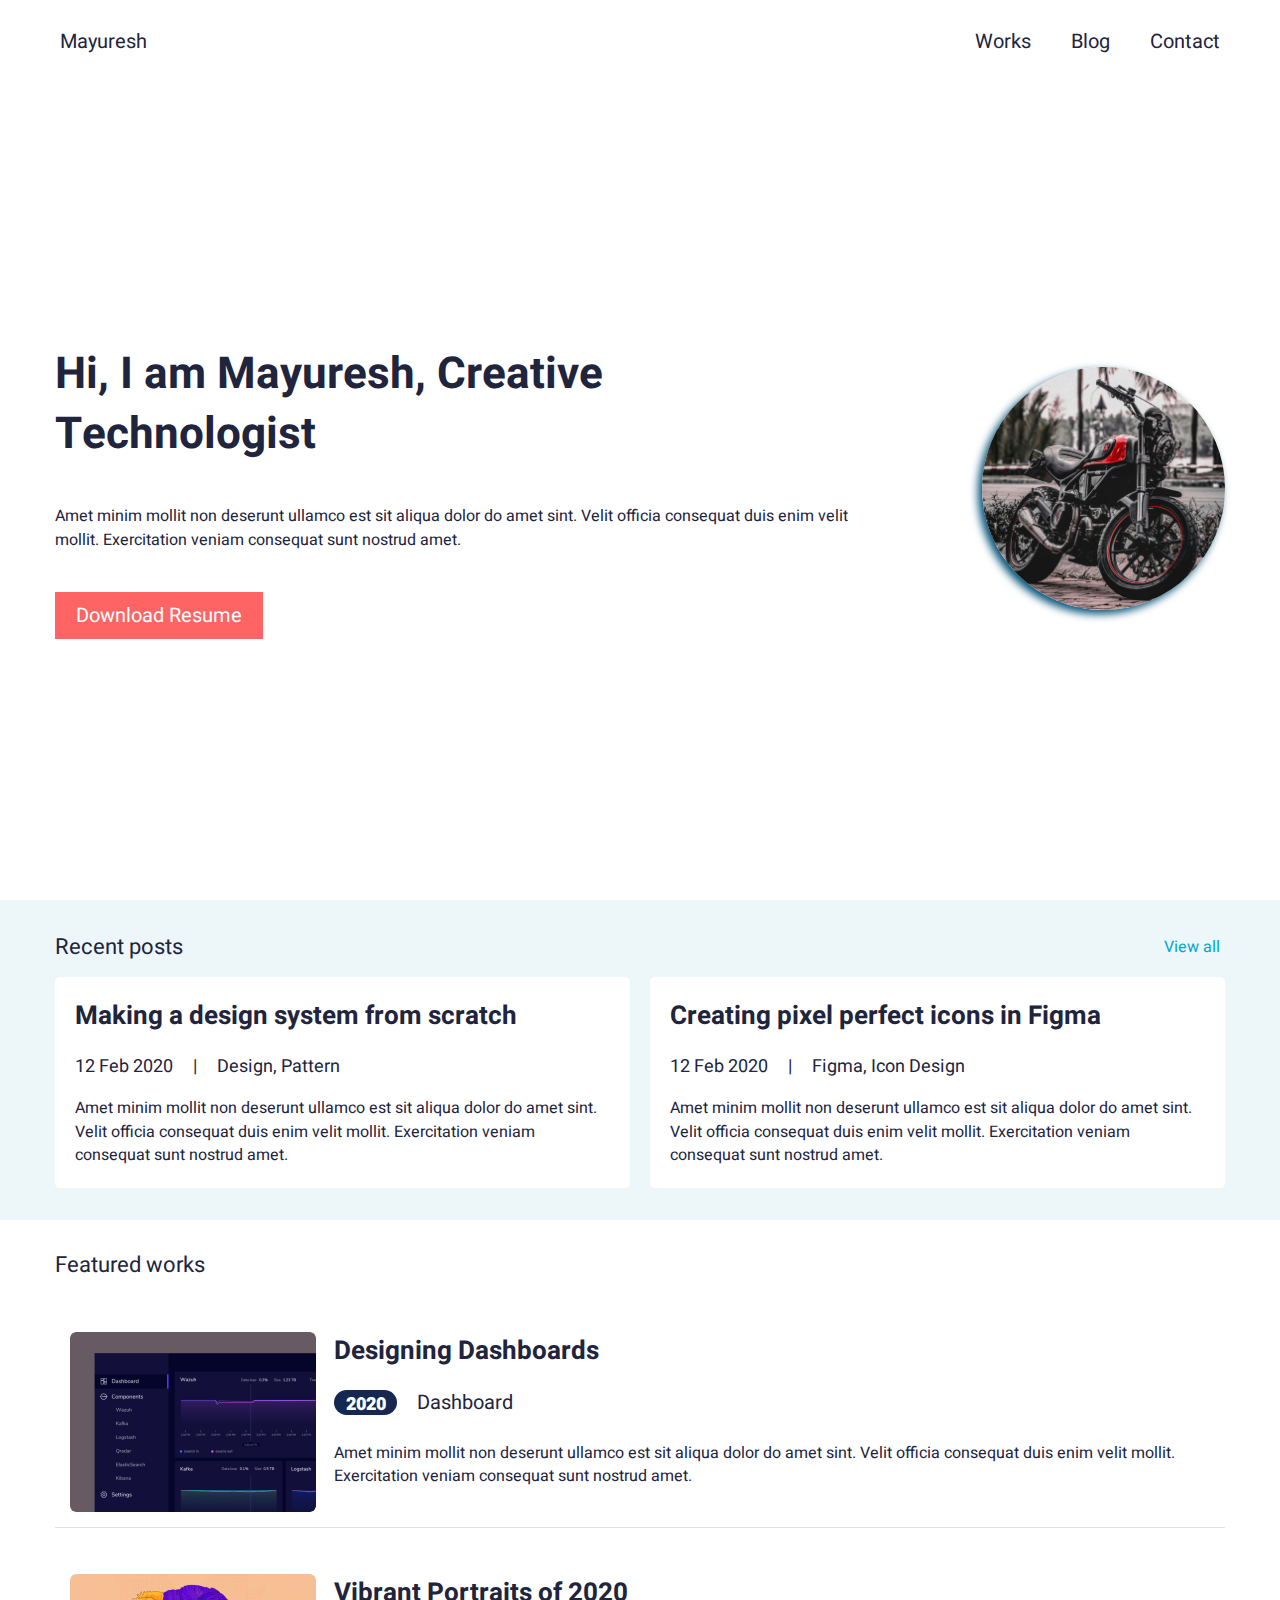
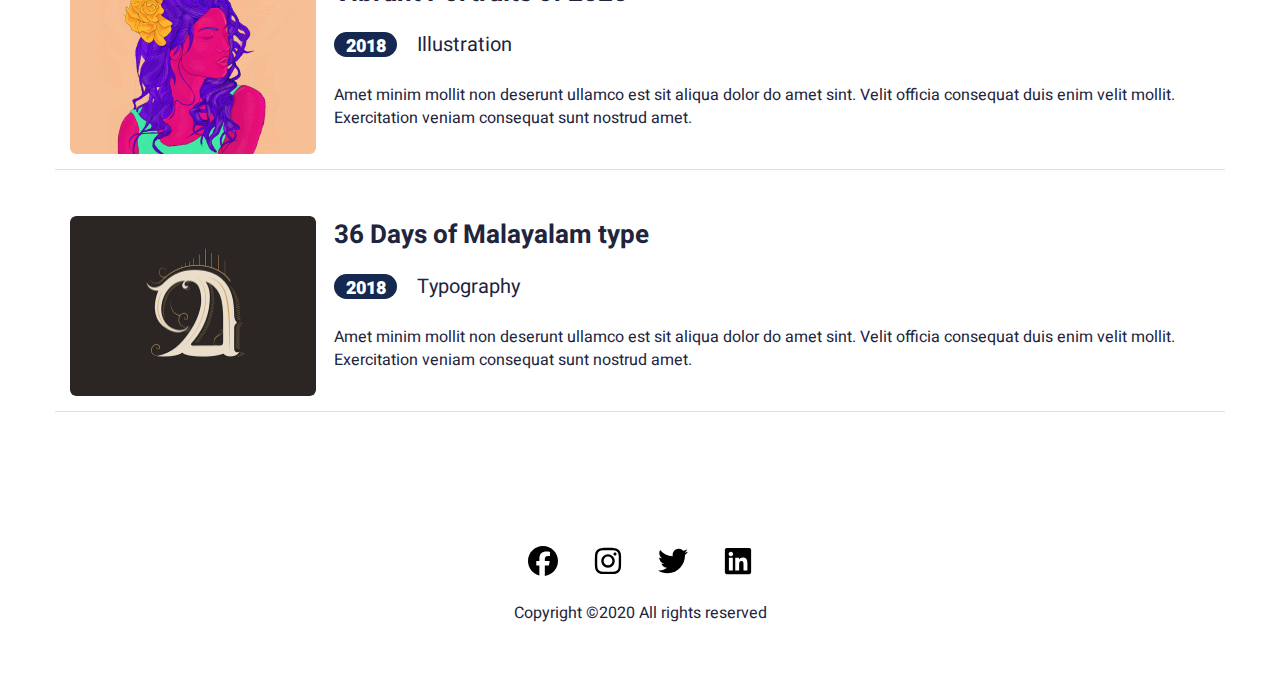
==== commit 70dd7a4f: "added css for links and button" ====
--- a/Assignment_2/index.html
+++ b/Assignment_2/index.html
@@ -15,7 +15,9 @@
   <body>
     <header>
       <div class="container">
+        <div class="hamburger"><span></span><span></span><span></span></div>
         <nav>
+          <a href="#"><span>Mayuresh</span></a>
           <ul class="navMenu">
             <li><a href="#works">Works</a></li>
             <li><a href="#blog">Blog</a></li>
@@ -97,7 +99,12 @@
         <div class="workPost">
           <a href="#work1">
             <div class="workImage">
-              <img src="./images/default.jpg" width="246" height="180" alt="" />
+              <img
+                src="./images/featured_works/designing_dashboard.png"
+                width="246"
+                height="180"
+                alt=""
+              />
             </div>
             <div class="singlePost">
               <h2>Designing Dashboards</h2>
@@ -117,7 +124,12 @@
 
           <a href="#work2">
             <div class="workImage">
-              <img src="./images/default.jpg" width="246" height="180" alt="" />
+              <img
+                src="./images/featured_works/vibrant_portraits.png"
+                width="246"
+                height="180"
+                alt=""
+              />
             </div>
             <div class="singlePost">
               <h2>Vibrant Portraits of 2020</h2>
@@ -136,7 +148,12 @@
           </a>
           <a href="#work3">
             <div class="workImage">
-              <img src="./images/default.jpg" width="246" height="180" alt="" />
+              <img
+                src="./images/featured_works/malayalam_type.png"
+                width="246"
+                height="180"
+                alt=""
+              />
             </div>
             <div class="singlePost">
               <h2>36 Days of Malayalam type</h2>
@@ -162,13 +179,13 @@
         <li>
           <a href="#socialsIcon">
             <img
-              class="socialsIcon"
+              class="socialsIcon facebook"
               src="./images/socials/facebook-brands-solid.svg"
               alt="Facebook"
           /></a>
         </li>
         <li>
-          <a href="#socialsIcon">
+          <a href="#socialsIcon instagram">
             <img
               class="socialsIcon"
               src="./images/socials/instagram-brands-solid.svg"
@@ -176,7 +193,7 @@
           /></a>
         </li>
         <li>
-          <a href="#socialsIcon">
+          <a href="#socialsIcon twitter">
             <img
               class="socialsIcon"
               src="./images/socials/twitter-brands-solid.svg"
@@ -184,7 +201,7 @@
           /></a>
         </li>
         <li>
-          <a href="#socialsIcon">
+          <a href="#socialsIcon linkedin">
             <img
               class="socialsIcon"
               src="./images/socials/linkedin-brands-solid.svg"
--- a/Assignment_2/css/styles.css
+++ b/Assignment_2/css/styles.css
@@ -38,11 +38,22 @@
   padding: 27px 30px;
 }
 
+nav {
+  display: flex;
+  justify-content: space-between;
+  font-weight: 900;
+}
+
+header a {
+  padding: 0 5px;
+}
+
 .navMenu {
   display: flex;
   justify-content: end;
   gap: 30px;
 }
+
 
 .profile {
   min-height: calc(100vh - 84px);
@@ -77,6 +88,7 @@
   width: 243px;
   height: 243px;
   border-radius: calc(243px / 2);
+  box-shadow: -4px 4px 8px 0 rgb(0, 81, 119);
 }
 
 .postBackground {
@@ -96,6 +108,7 @@
 }
 
 .postsHeader .viewAll {
+  padding: 0 5px;
   color: #00a8cc;
 }
 
@@ -210,23 +223,65 @@
 
 button:hover {
   background-color: grey;
-  /* opacity: 70%; */
   color: white;
 }
 
-a:hover {
-  background-color: rgba(87, 87, 94, 0.2);
-  /* opacity: 70%; */
-  color: white;
+.workPost a:hover, .posts a:hover {
+  border-radius: 5px;
+  box-shadow: 0px 0px 25px 5px rgba(0, 0, 0, 0.212);
+}
+
+header nav > a:hover {
+  font-size: 28px;
+  margin-left: -14px;
+  transition: all 0.5s ease-in-out;
+}
+
+header ul a:hover {
+  border-radius: 5px;
+  background-color: #0000001e;
+  box-shadow: 0px 0px 10px 1px rgba(0, 0, 0, 0.212);
+}
+
+.postsHeader a:hover {
+  color: blue;
+  border: 1px solid blue;
+}
+
+.socialsIcon:hover{
+  width: 50px;
+  height: 50px;
+  margin: -10px;
+  transition: all 0.3s ease;
+}
+
+.hamburger span {
+  display: block;
+  width: 30px;
+  height: 3px;
+  background-color:#21243d;
+}
+
+.hamburger {
+  display: none;
 }
 
 @media (max-width: 768px) {
+  header li {
+    display: none;
+  }
+
   header .container {
-    display: none;
-  }
-
-  .container {
-}
+    display: flex;
+    flex-direction: row-reverse;
+    justify-content: space-between;
+  }
+
+  .hamburger {
+    display: flex;
+  flex-direction: column;
+  gap: 5px;
+  }
 
 .profile {
       height: calc(100vh - 54px);
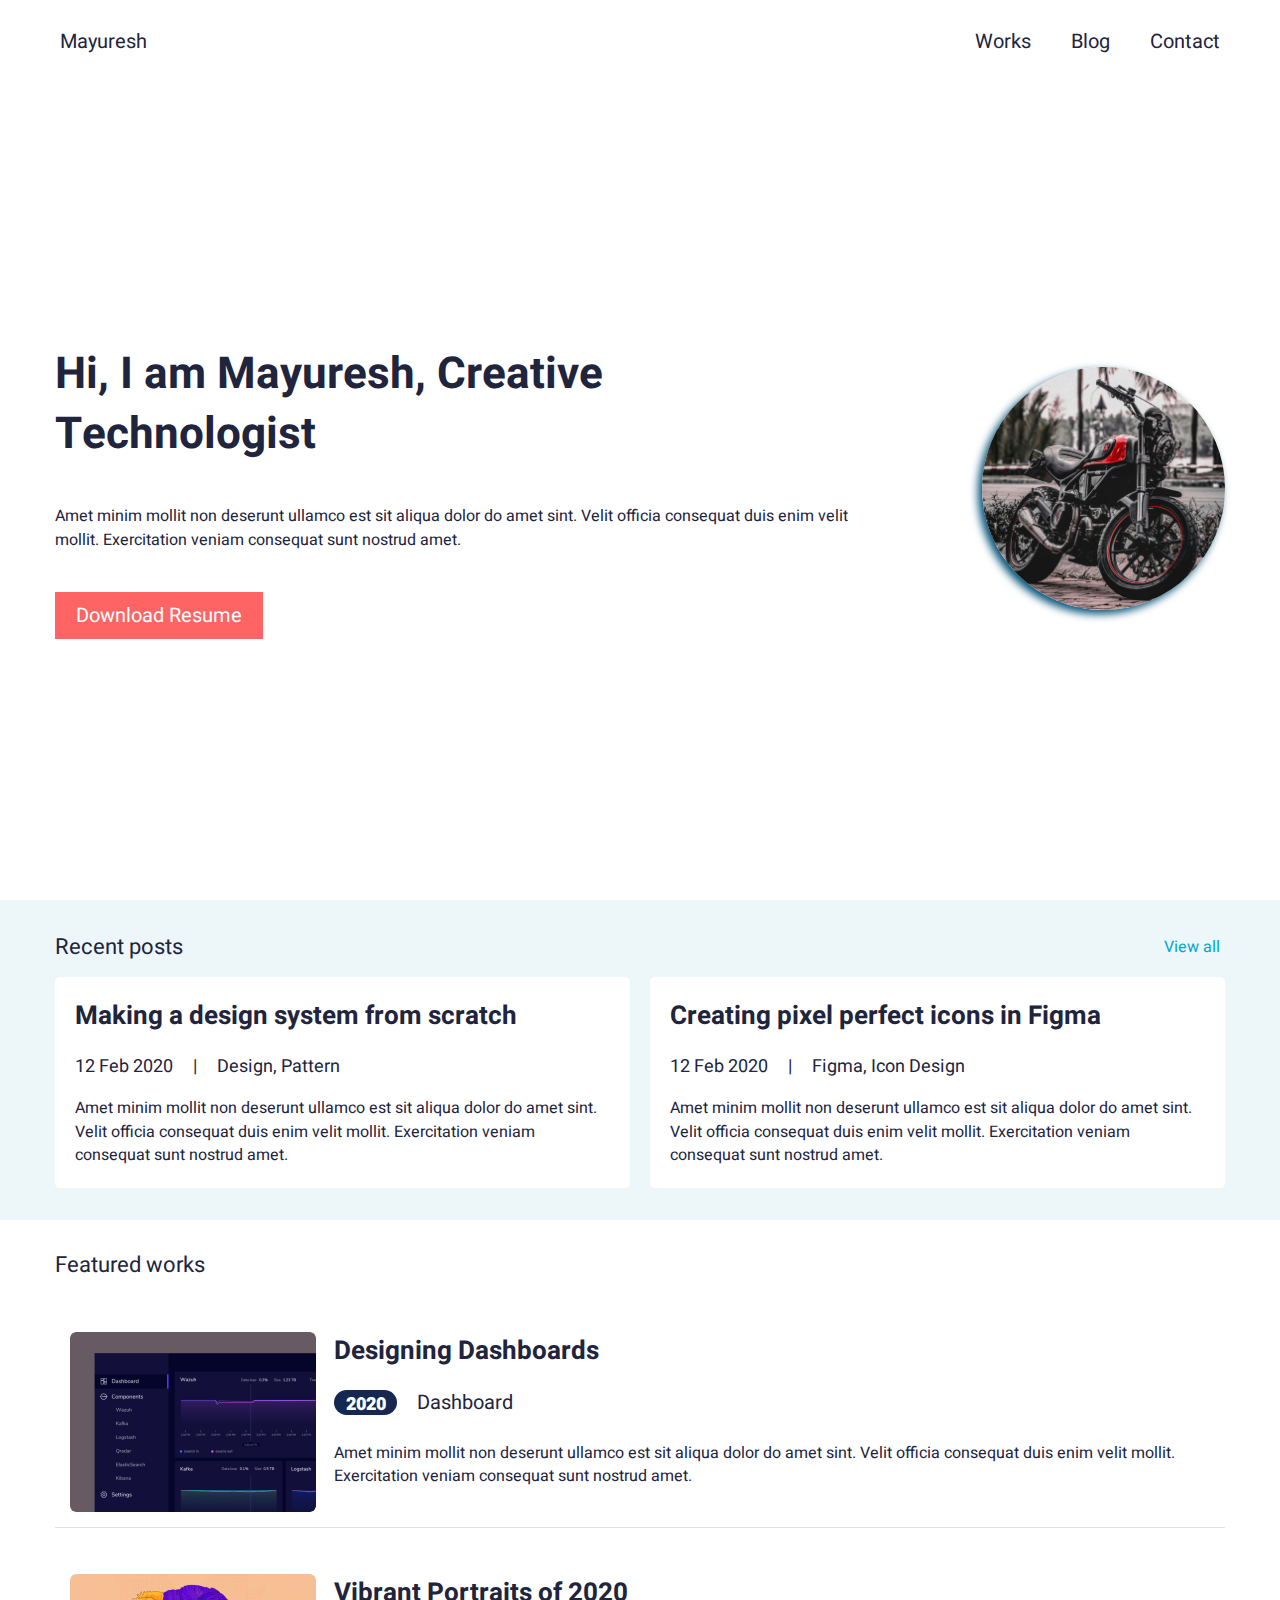
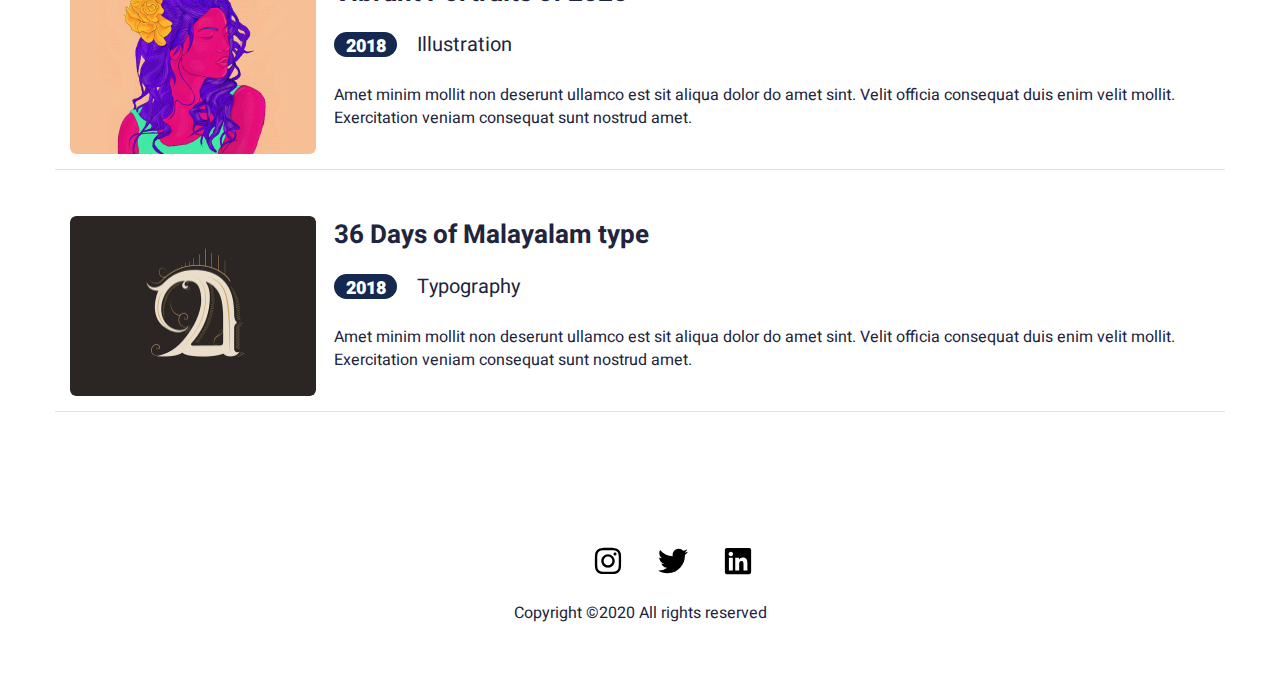
==== commit 7377f8ba: "Assignment 3" ====
--- a/Assignment_2/index.html
+++ b/Assignment_2/index.html
@@ -178,7 +178,8 @@
       <ul class="footer">
         <li>
           <a href="#socialsIcon">
-            <img
+            <svg
+              <img
               class="socialsIcon facebook"
               src="./images/socials/facebook-brands-solid.svg"
               alt="Facebook"
--- a/Assignment_2/css/styles.css
+++ b/Assignment_2/css/styles.css
@@ -252,6 +252,7 @@
   width: 50px;
   height: 50px;
   margin: -10px;
+  fill: #ff6464;
   transition: all 0.3s ease;
 }
 
